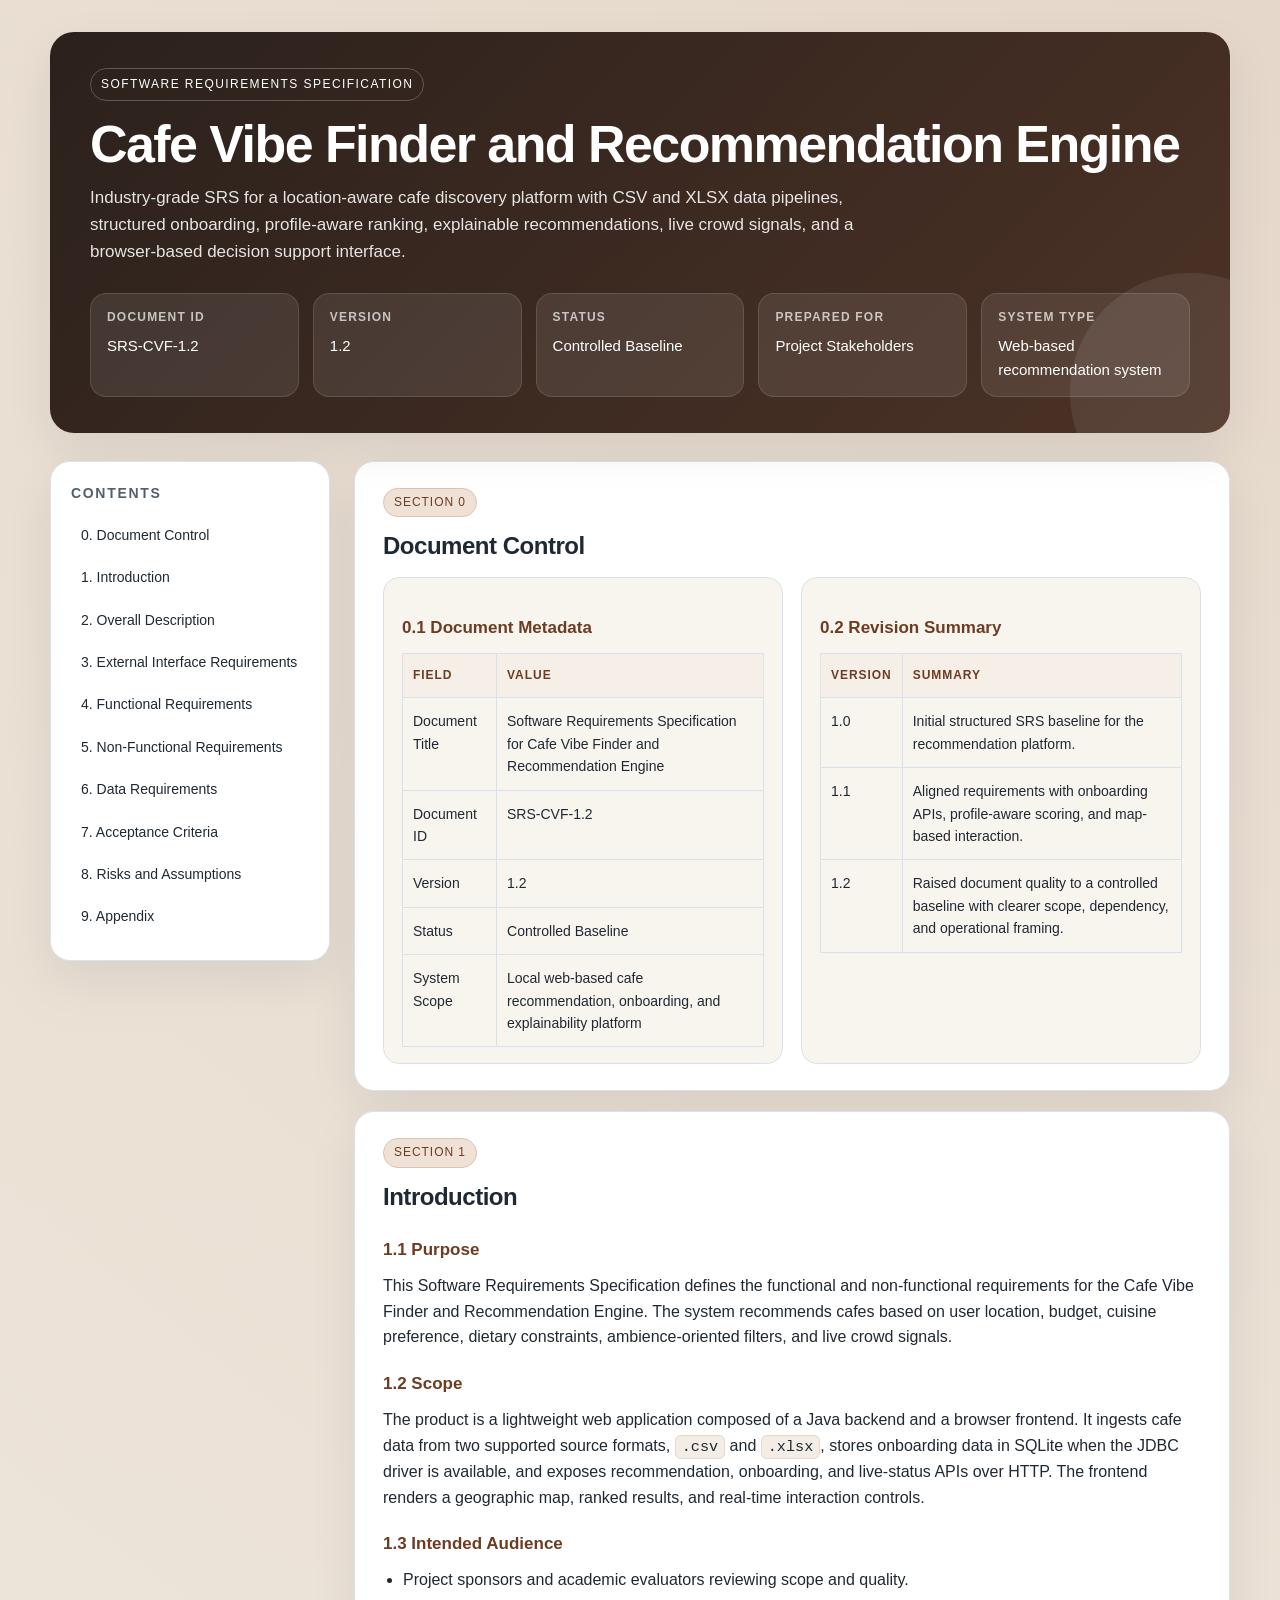
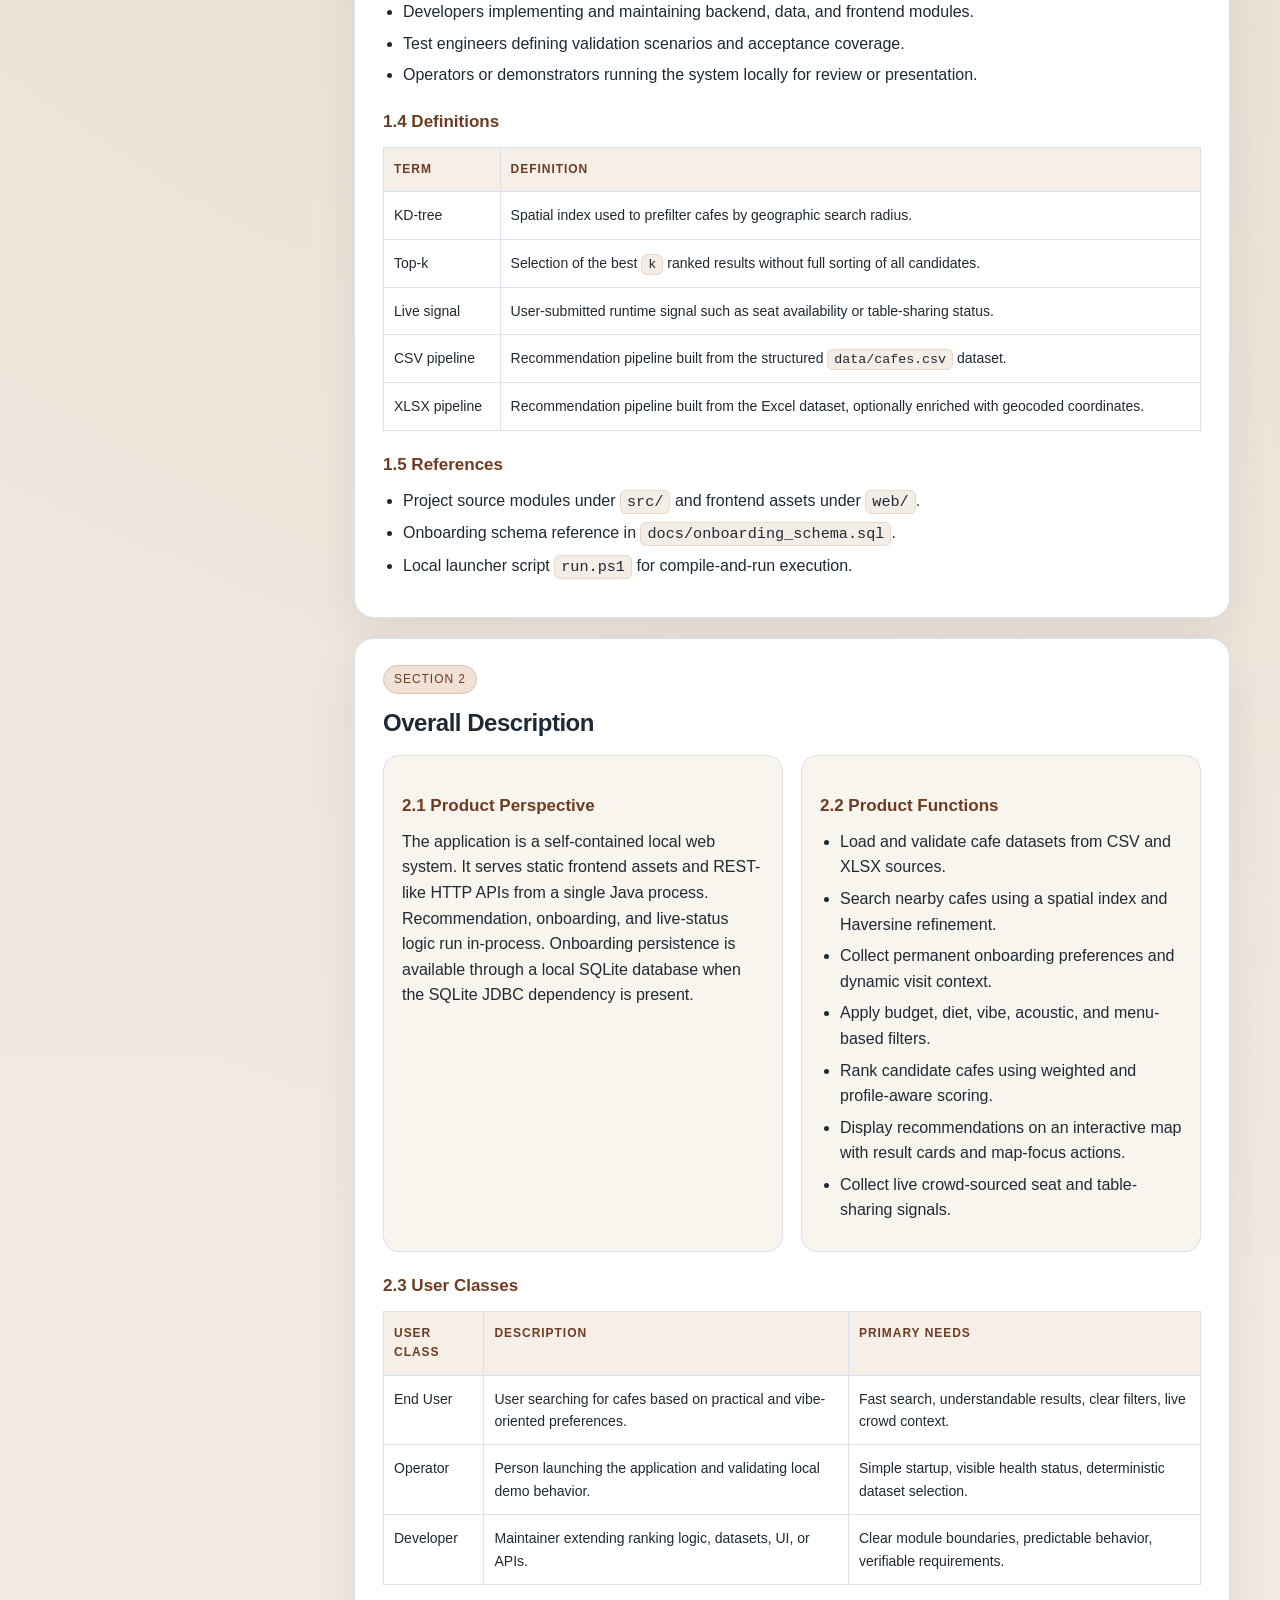
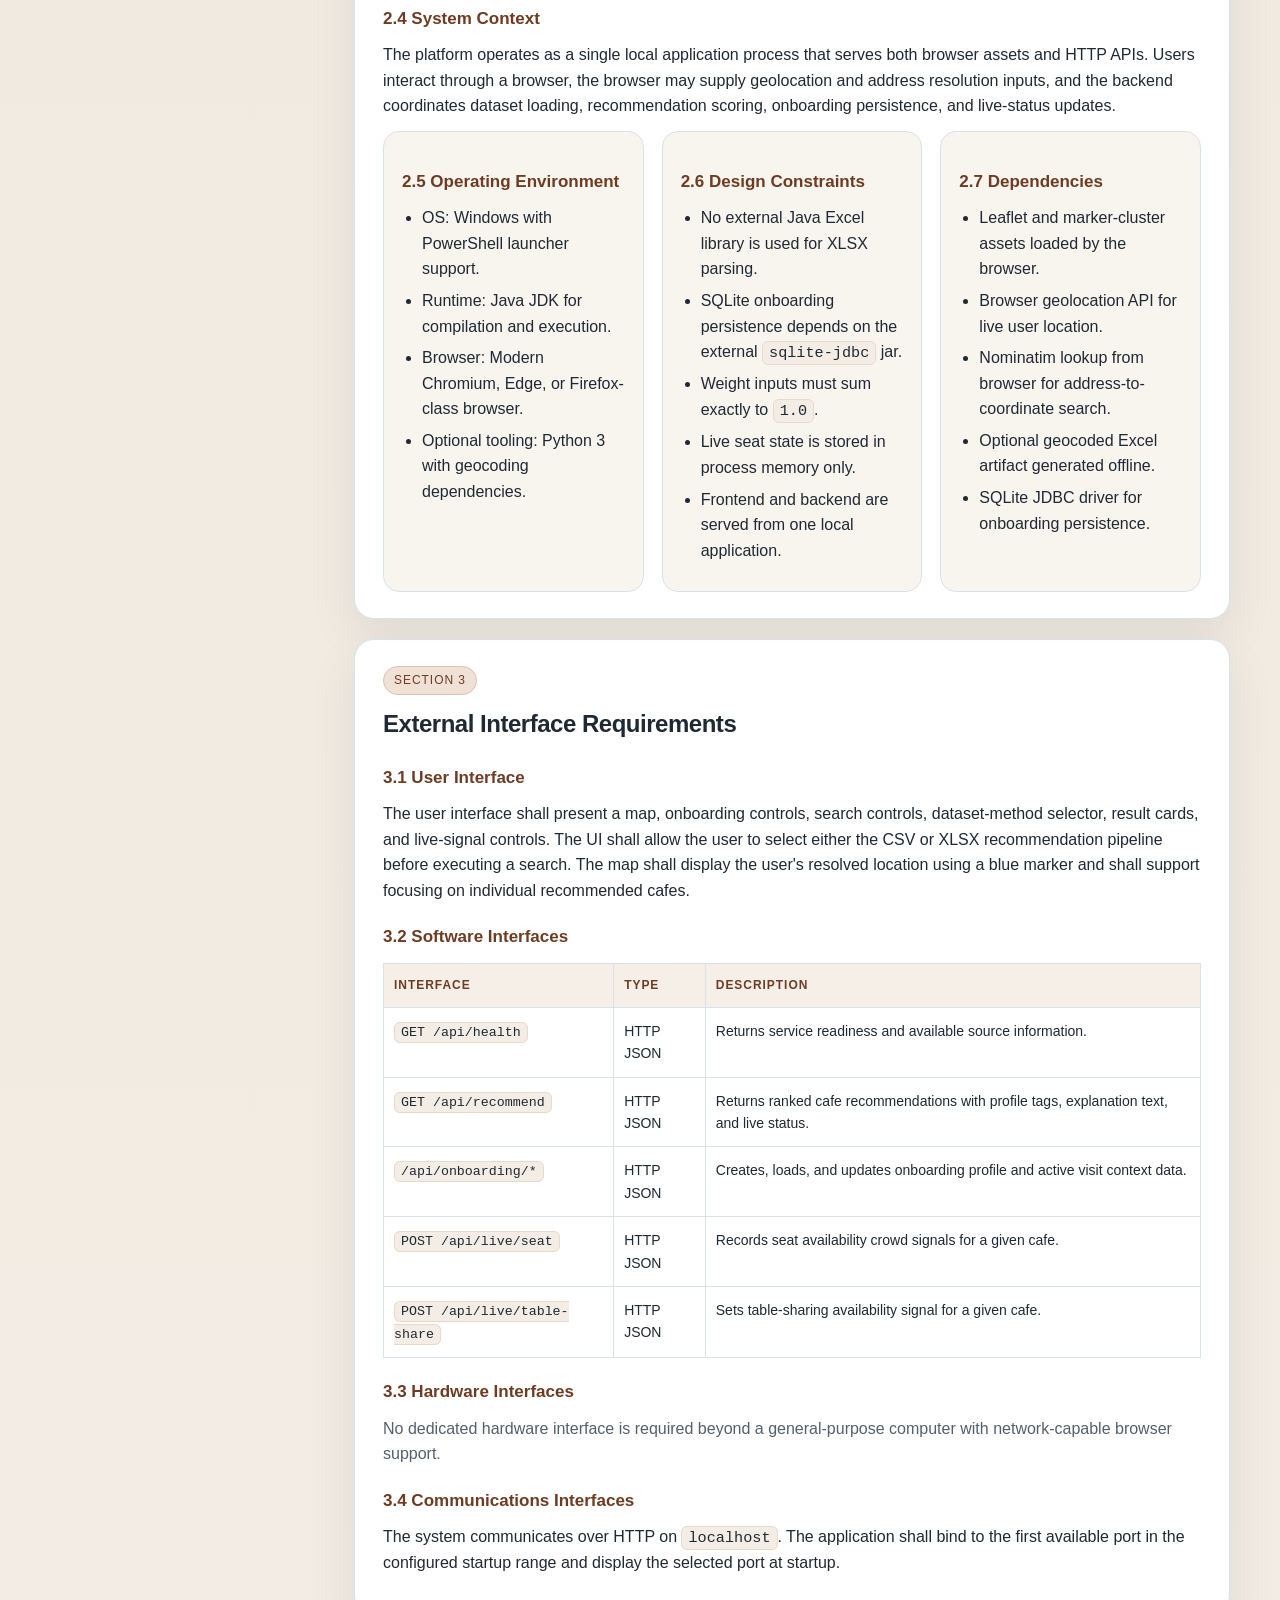
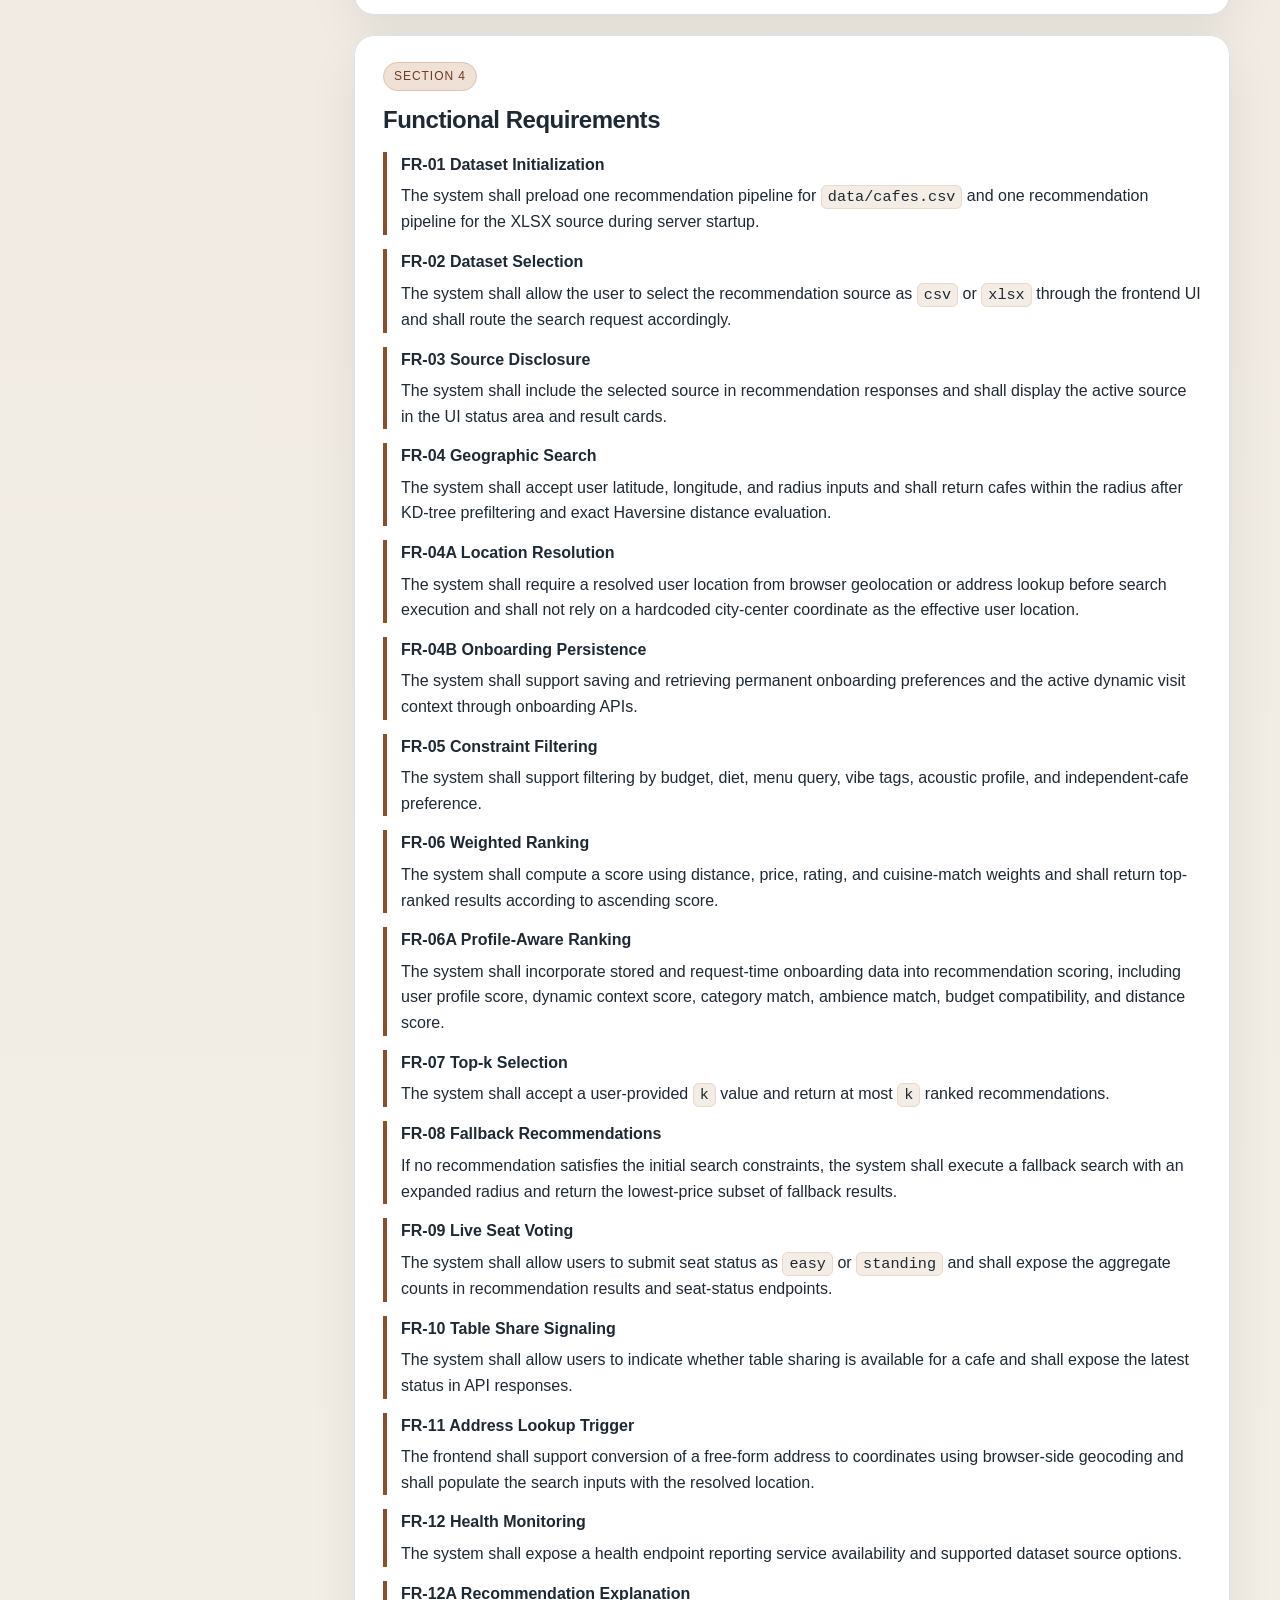
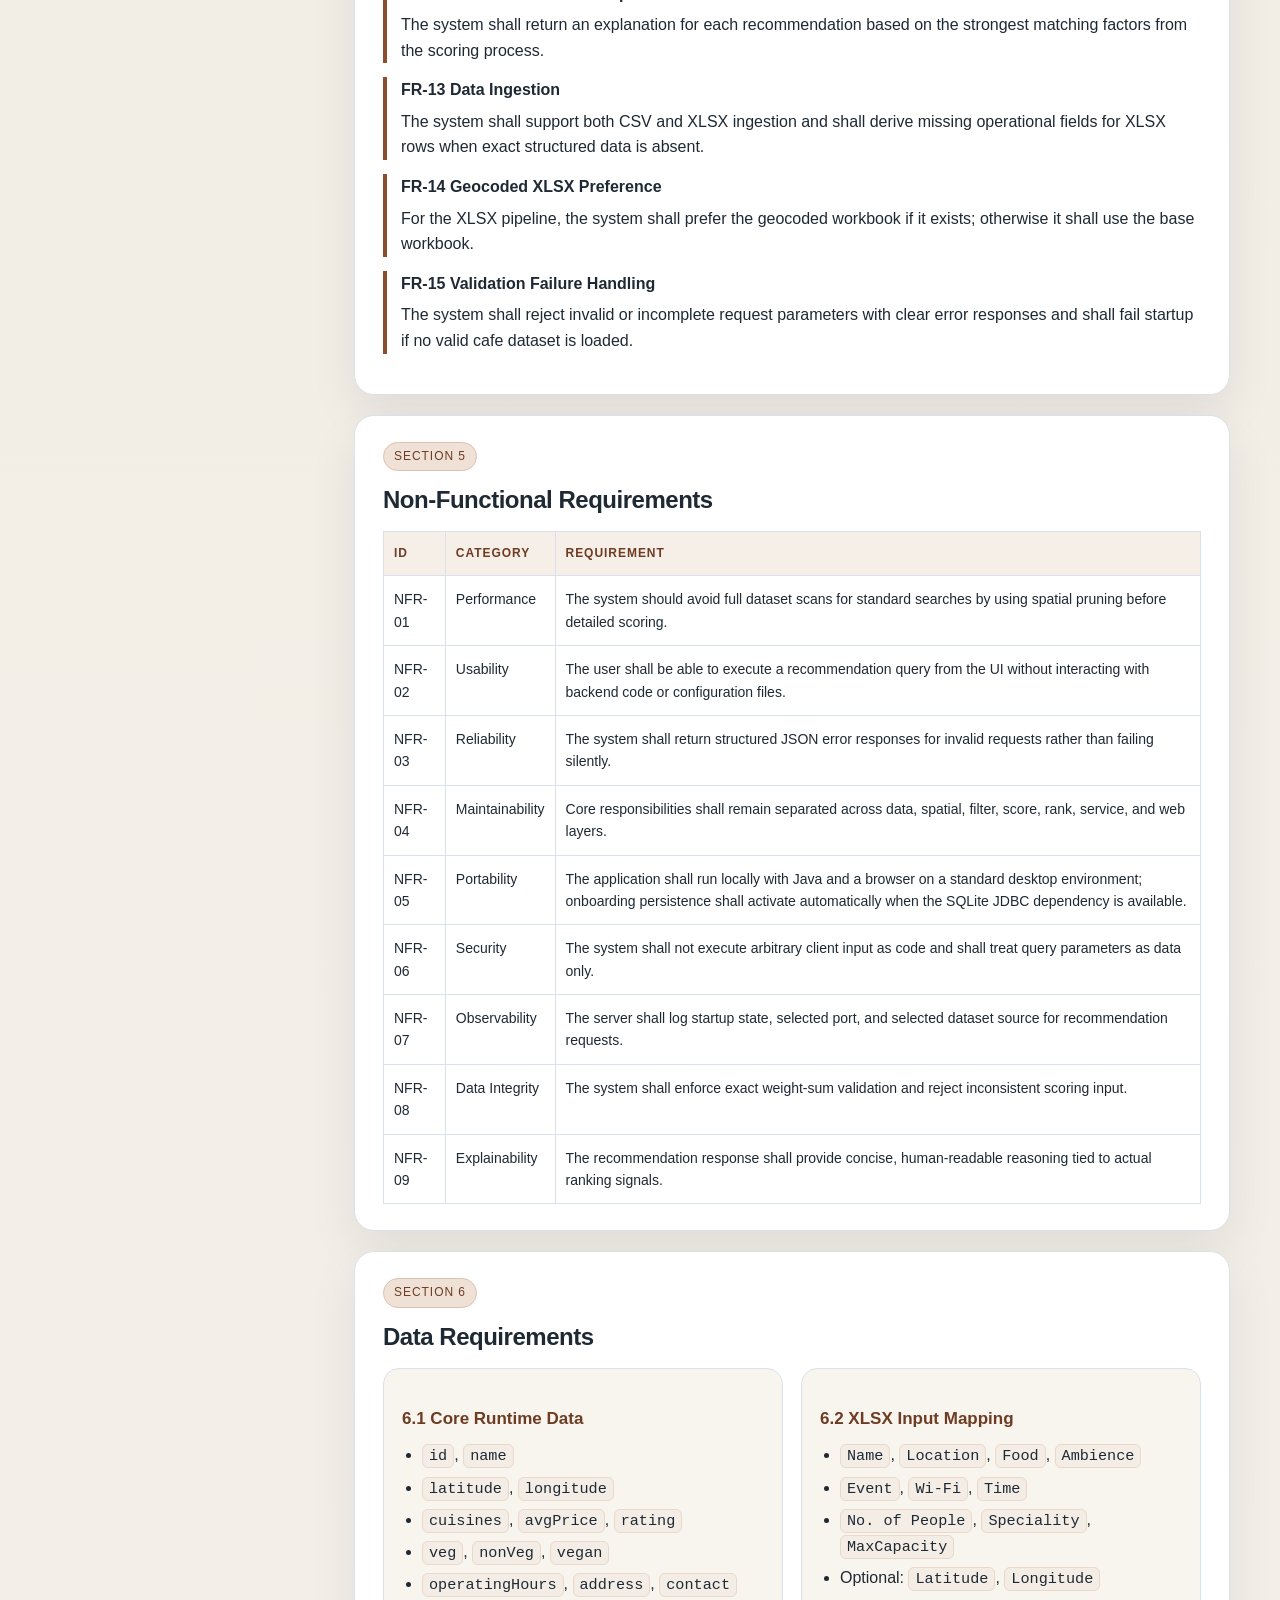
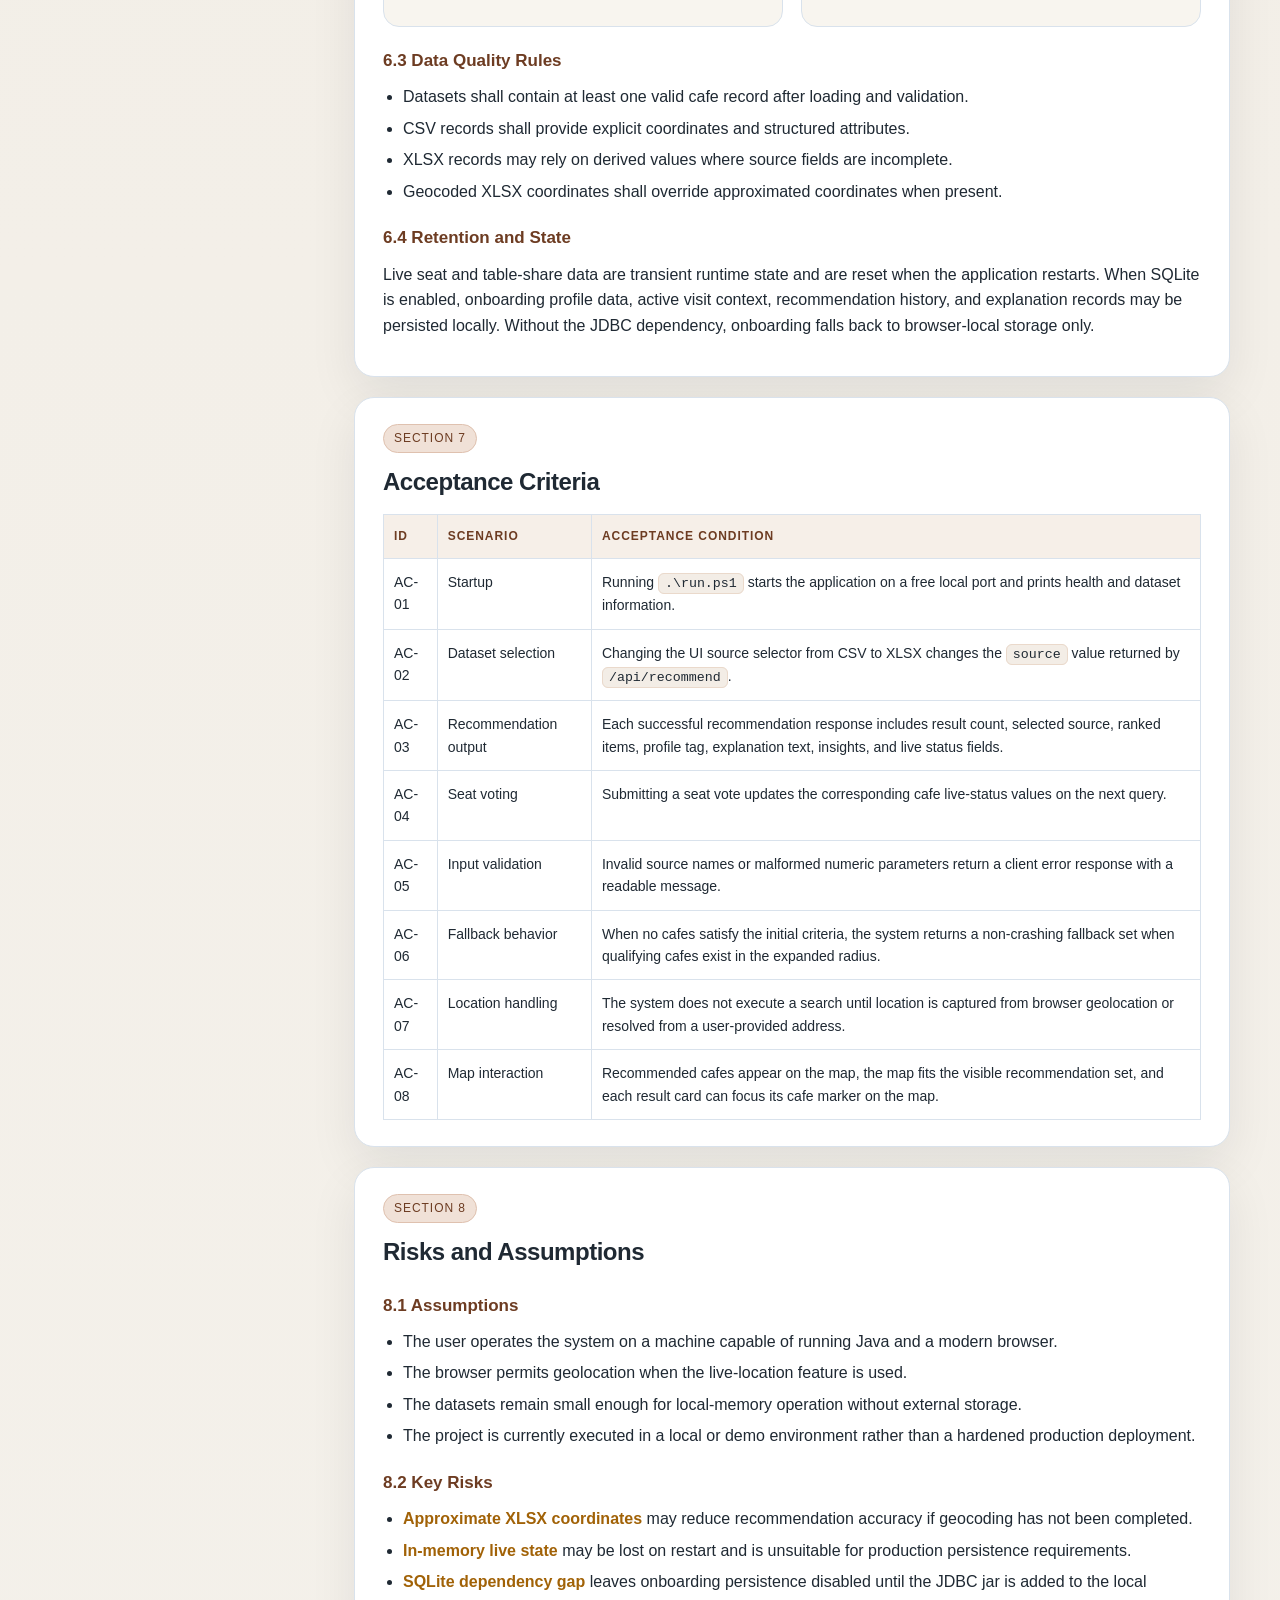
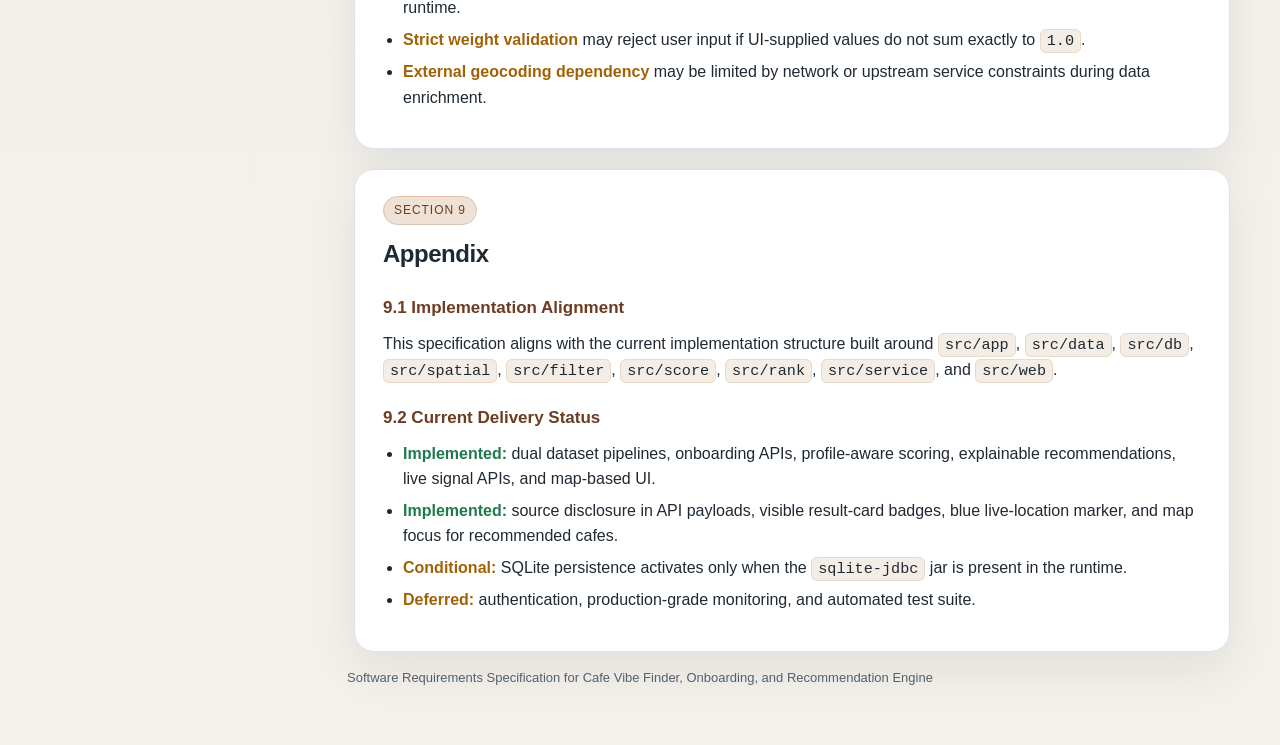
==== SRS.html @ 70e7544a "Update source files and add docs" ====
<!DOCTYPE html>
<html lang="en">
<head>
  <meta charset="UTF-8" />
  <meta name="viewport" content="width=device-width, initial-scale=1.0" />
  <title>Software Requirements Specification - Cafe Vibe Finder and Onboarding Platform</title>
  <style>
    :root {
      --bg: #f4f1eb;
      --surface: #ffffff;
      --surface-alt: #f8f5ef;
      --ink: #1f2933;
      --muted: #52606d;
      --line: #d9e2ec;
      --accent: #8c4f2d;
      --accent-dark: #6d3c22;
      --ok: #1f7a4d;
      --warn: #a16207;
      --shadow: 0 18px 48px rgba(15, 23, 42, 0.08);
    }

    * {
      box-sizing: border-box;
    }

    body {
      margin: 0;
      font-family: "Segoe UI", Tahoma, Geneva, Verdana, sans-serif;
      background:
        radial-gradient(circle at top right, rgba(140, 79, 45, 0.10), transparent 28%),
        linear-gradient(180deg, #efe7dc 0%, var(--bg) 100%);
      color: var(--ink);
      line-height: 1.6;
    }

    .page {
      width: min(1180px, calc(100% - 40px));
      margin: 32px auto 56px;
    }

    .hero {
      background: linear-gradient(135deg, #2b211c 0%, #4c3226 100%);
      color: #fff;
      border-radius: 24px;
      padding: 36px 40px;
      box-shadow: var(--shadow);
      position: relative;
      overflow: hidden;
    }

    .hero::after {
      content: "";
      position: absolute;
      inset: auto -80px -80px auto;
      width: 240px;
      height: 240px;
      border-radius: 50%;
      background: rgba(255, 255, 255, 0.08);
    }

    .kicker {
      display: inline-block;
      padding: 6px 10px;
      border: 1px solid rgba(255, 255, 255, 0.24);
      border-radius: 999px;
      font-size: 12px;
      letter-spacing: 0.12em;
      text-transform: uppercase;
    }

    h1 {
      margin: 16px 0 12px;
      font-size: clamp(34px, 5vw, 52px);
      line-height: 1.05;
      letter-spacing: -0.03em;
    }

    .subtitle {
      max-width: 780px;
      margin: 0;
      color: rgba(255, 255, 255, 0.88);
      font-size: 17px;
    }

    .meta-grid {
      display: grid;
      grid-template-columns: repeat(auto-fit, minmax(160px, 1fr));
      gap: 14px;
      margin-top: 28px;
    }

    .meta-card {
      background: rgba(255, 255, 255, 0.09);
      border: 1px solid rgba(255, 255, 255, 0.12);
      border-radius: 16px;
      padding: 14px 16px;
    }

    .meta-card strong,
    .meta-card span {
      display: block;
    }

    .meta-card strong {
      font-size: 12px;
      letter-spacing: 0.1em;
      text-transform: uppercase;
      color: rgba(255, 255, 255, 0.7);
      margin-bottom: 6px;
    }

    .meta-card span {
      font-size: 15px;
      color: #fff;
    }

    .layout {
      display: grid;
      grid-template-columns: 280px minmax(0, 1fr);
      gap: 24px;
      margin-top: 28px;
      align-items: start;
    }

    .toc,
    .content section,
    .content article {
      background: var(--surface);
      border: 1px solid var(--line);
      border-radius: 20px;
      box-shadow: var(--shadow);
    }

    .toc {
      position: sticky;
      top: 24px;
      padding: 20px;
    }

    .toc h2 {
      margin: 0 0 12px;
      font-size: 14px;
      letter-spacing: 0.12em;
      text-transform: uppercase;
      color: var(--muted);
    }

    .toc a {
      display: block;
      color: var(--ink);
      text-decoration: none;
      padding: 8px 10px;
      border-radius: 10px;
      margin-bottom: 4px;
      font-size: 14px;
    }

    .toc a:hover {
      background: var(--surface-alt);
      color: var(--accent-dark);
    }

    .content {
      display: grid;
      gap: 20px;
    }

    section,
    article {
      padding: 26px 28px;
    }

    h2 {
      margin: 0 0 12px;
      font-size: 24px;
      letter-spacing: -0.02em;
    }

    h3 {
      margin: 20px 0 10px;
      font-size: 17px;
      color: var(--accent-dark);
    }

    p {
      margin: 0 0 12px;
      color: var(--ink);
    }

    .muted {
      color: var(--muted);
    }

    .grid-2 {
      display: grid;
      grid-template-columns: repeat(2, minmax(0, 1fr));
      gap: 18px;
    }

    .grid-3 {
      display: grid;
      grid-template-columns: repeat(3, minmax(0, 1fr));
      gap: 18px;
    }

    .panel {
      background: var(--surface-alt);
      border: 1px solid var(--line);
      border-radius: 16px;
      padding: 16px 18px;
    }

    .badge {
      display: inline-block;
      font-size: 12px;
      letter-spacing: 0.08em;
      text-transform: uppercase;
      color: var(--accent-dark);
      background: #f0e1d7;
      border: 1px solid #dfc1af;
      border-radius: 999px;
      padding: 4px 10px;
      margin-bottom: 10px;
    }

    ul,
    ol {
      margin: 8px 0 12px 20px;
      padding: 0;
    }

    li {
      margin: 6px 0;
    }

    table {
      width: 100%;
      border-collapse: collapse;
      margin-top: 12px;
      font-size: 14px;
    }

    th,
    td {
      border: 1px solid var(--line);
      padding: 12px 10px;
      vertical-align: top;
      text-align: left;
    }

    th {
      background: #f6efe8;
      color: var(--accent-dark);
      font-size: 12px;
      letter-spacing: 0.08em;
      text-transform: uppercase;
    }

    code {
      background: #f3ede6;
      border: 1px solid #ead9cb;
      padding: 2px 6px;
      border-radius: 6px;
      font-family: Consolas, "Courier New", monospace;
      font-size: 0.95em;
    }

    .req {
      border-left: 4px solid var(--accent);
      padding-left: 14px;
      margin-bottom: 14px;
    }

    .req strong {
      display: inline-block;
      margin-bottom: 6px;
    }

    .status-ok {
      color: var(--ok);
      font-weight: 600;
    }

    .status-warn {
      color: var(--warn);
      font-weight: 600;
    }

    footer {
      color: var(--muted);
      font-size: 13px;
      text-align: center;
      margin-top: 16px;
    }

    @media (max-width: 980px) {
      .layout {
        grid-template-columns: 1fr;
      }

      .toc {
        position: static;
      }

      .grid-2,
      .grid-3 {
        grid-template-columns: 1fr;
      }
    }
  </style>
</head>
<body>
  <div class="page">
    <header class="hero">
      <span class="kicker">Software Requirements Specification</span>
      <h1>Cafe Vibe Finder and Recommendation Engine</h1>
      <p class="subtitle">
        Industry-grade SRS for a location-aware cafe discovery platform with CSV and XLSX data pipelines,
        structured onboarding, profile-aware ranking, explainable recommendations, live crowd signals,
        and a browser-based decision support interface.
      </p>
      <div class="meta-grid">
        <div class="meta-card">
          <strong>Document ID</strong>
          <span>SRS-CVF-1.2</span>
        </div>
        <div class="meta-card">
          <strong>Version</strong>
          <span>1.2</span>
        </div>
        <div class="meta-card">
          <strong>Status</strong>
          <span>Controlled Baseline</span>
        </div>
        <div class="meta-card">
          <strong>Prepared For</strong>
          <span>Project Stakeholders</span>
        </div>
        <div class="meta-card">
          <strong>System Type</strong>
          <span>Web-based recommendation system</span>
        </div>
      </div>
    </header>

    <div class="layout">
      <nav class="toc">
        <h2>Contents</h2>
        <a href="#control">0. Document Control</a>
        <a href="#intro">1. Introduction</a>
        <a href="#overview">2. Overall Description</a>
        <a href="#interfaces">3. External Interface Requirements</a>
        <a href="#functional">4. Functional Requirements</a>
        <a href="#nonfunctional">5. Non-Functional Requirements</a>
        <a href="#data">6. Data Requirements</a>
        <a href="#acceptance">7. Acceptance Criteria</a>
        <a href="#risks">8. Risks and Assumptions</a>
        <a href="#appendix">9. Appendix</a>
      </nav>

      <main class="content">
        <section id="control">
          <span class="badge">Section 0</span>
          <h2>Document Control</h2>
          <div class="grid-2">
            <div class="panel">
              <h3>0.1 Document Metadata</h3>
              <table>
                <thead>
                  <tr>
                    <th>Field</th>
                    <th>Value</th>
                  </tr>
                </thead>
                <tbody>
                  <tr>
                    <td>Document Title</td>
                    <td>Software Requirements Specification for Cafe Vibe Finder and Recommendation Engine</td>
                  </tr>
                  <tr>
                    <td>Document ID</td>
                    <td>SRS-CVF-1.2</td>
                  </tr>
                  <tr>
                    <td>Version</td>
                    <td>1.2</td>
                  </tr>
                  <tr>
                    <td>Status</td>
                    <td>Controlled Baseline</td>
                  </tr>
                  <tr>
                    <td>System Scope</td>
                    <td>Local web-based cafe recommendation, onboarding, and explainability platform</td>
                  </tr>
                </tbody>
              </table>
            </div>
            <div class="panel">
              <h3>0.2 Revision Summary</h3>
              <table>
                <thead>
                  <tr>
                    <th>Version</th>
                    <th>Summary</th>
                  </tr>
                </thead>
                <tbody>
                  <tr>
                    <td>1.0</td>
                    <td>Initial structured SRS baseline for the recommendation platform.</td>
                  </tr>
                  <tr>
                    <td>1.1</td>
                    <td>Aligned requirements with onboarding APIs, profile-aware scoring, and map-based interaction.</td>
                  </tr>
                  <tr>
                    <td>1.2</td>
                    <td>Raised document quality to a controlled baseline with clearer scope, dependency, and operational framing.</td>
                  </tr>
                </tbody>
              </table>
            </div>
          </div>
        </section>

        <section id="intro">
          <span class="badge">Section 1</span>
          <h2>Introduction</h2>
          <h3>1.1 Purpose</h3>
          <p>
            This Software Requirements Specification defines the functional and non-functional requirements for
            the Cafe Vibe Finder and Recommendation Engine. The system recommends cafes based on user location,
            budget, cuisine preference, dietary constraints, ambience-oriented filters, and live crowd signals.
          </p>
          <h3>1.2 Scope</h3>
          <p>
            The product is a lightweight web application composed of a Java backend and a browser frontend. It
            ingests cafe data from two supported source formats, <code>.csv</code> and <code>.xlsx</code>, stores
            onboarding data in SQLite when the JDBC driver is available, and exposes recommendation, onboarding,
            and live-status APIs over HTTP. The frontend renders a geographic map, ranked results, and real-time
            interaction controls.
          </p>
          <h3>1.3 Intended Audience</h3>
          <ul>
            <li>Project sponsors and academic evaluators reviewing scope and quality.</li>
            <li>Developers implementing and maintaining backend, data, and frontend modules.</li>
            <li>Test engineers defining validation scenarios and acceptance coverage.</li>
            <li>Operators or demonstrators running the system locally for review or presentation.</li>
          </ul>
          <h3>1.4 Definitions</h3>
          <table>
            <thead>
              <tr>
                <th>Term</th>
                <th>Definition</th>
              </tr>
            </thead>
            <tbody>
              <tr>
                <td>KD-tree</td>
                <td>Spatial index used to prefilter cafes by geographic search radius.</td>
              </tr>
              <tr>
                <td>Top-k</td>
                <td>Selection of the best <code>k</code> ranked results without full sorting of all candidates.</td>
              </tr>
              <tr>
                <td>Live signal</td>
                <td>User-submitted runtime signal such as seat availability or table-sharing status.</td>
              </tr>
              <tr>
                <td>CSV pipeline</td>
                <td>Recommendation pipeline built from the structured <code>data/cafes.csv</code> dataset.</td>
              </tr>
              <tr>
                <td>XLSX pipeline</td>
                <td>Recommendation pipeline built from the Excel dataset, optionally enriched with geocoded coordinates.</td>
              </tr>
            </tbody>
          </table>
          <h3>1.5 References</h3>
          <ul>
            <li>Project source modules under <code>src/</code> and frontend assets under <code>web/</code>.</li>
            <li>Onboarding schema reference in <code>docs/onboarding_schema.sql</code>.</li>
            <li>Local launcher script <code>run.ps1</code> for compile-and-run execution.</li>
          </ul>
        </section>

        <section id="overview">
          <span class="badge">Section 2</span>
          <h2>Overall Description</h2>
          <div class="grid-2">
            <div class="panel">
              <h3>2.1 Product Perspective</h3>
              <p>
                The application is a self-contained local web system. It serves static frontend assets and REST-like
                HTTP APIs from a single Java process. Recommendation, onboarding, and live-status logic run in-process.
                Onboarding persistence is available through a local SQLite database when the SQLite JDBC dependency is present.
              </p>
            </div>
            <div class="panel">
              <h3>2.2 Product Functions</h3>
              <ul>
                <li>Load and validate cafe datasets from CSV and XLSX sources.</li>
                <li>Search nearby cafes using a spatial index and Haversine refinement.</li>
                <li>Collect permanent onboarding preferences and dynamic visit context.</li>
                <li>Apply budget, diet, vibe, acoustic, and menu-based filters.</li>
                <li>Rank candidate cafes using weighted and profile-aware scoring.</li>
                <li>Display recommendations on an interactive map with result cards and map-focus actions.</li>
                <li>Collect live crowd-sourced seat and table-sharing signals.</li>
              </ul>
            </div>
          </div>

          <h3>2.3 User Classes</h3>
          <table>
            <thead>
              <tr>
                <th>User Class</th>
                <th>Description</th>
                <th>Primary Needs</th>
              </tr>
            </thead>
            <tbody>
              <tr>
                <td>End User</td>
                <td>User searching for cafes based on practical and vibe-oriented preferences.</td>
                <td>Fast search, understandable results, clear filters, live crowd context.</td>
              </tr>
              <tr>
                <td>Operator</td>
                <td>Person launching the application and validating local demo behavior.</td>
                <td>Simple startup, visible health status, deterministic dataset selection.</td>
              </tr>
              <tr>
                <td>Developer</td>
                <td>Maintainer extending ranking logic, datasets, UI, or APIs.</td>
                <td>Clear module boundaries, predictable behavior, verifiable requirements.</td>
              </tr>
            </tbody>
          </table>

          <h3>2.4 System Context</h3>
          <p>
            The platform operates as a single local application process that serves both browser assets and HTTP APIs.
            Users interact through a browser, the browser may supply geolocation and address resolution inputs, and the
            backend coordinates dataset loading, recommendation scoring, onboarding persistence, and live-status updates.
          </p>

          <div class="grid-3">
            <div class="panel">
              <h3>2.5 Operating Environment</h3>
              <ul>
                <li>OS: Windows with PowerShell launcher support.</li>
                <li>Runtime: Java JDK for compilation and execution.</li>
                <li>Browser: Modern Chromium, Edge, or Firefox-class browser.</li>
                <li>Optional tooling: Python 3 with geocoding dependencies.</li>
              </ul>
            </div>
            <div class="panel">
              <h3>2.6 Design Constraints</h3>
              <ul>
                <li>No external Java Excel library is used for XLSX parsing.</li>
                <li>SQLite onboarding persistence depends on the external <code>sqlite-jdbc</code> jar.</li>
                <li>Weight inputs must sum exactly to <code>1.0</code>.</li>
                <li>Live seat state is stored in process memory only.</li>
                <li>Frontend and backend are served from one local application.</li>
              </ul>
            </div>
            <div class="panel">
              <h3>2.7 Dependencies</h3>
              <ul>
                <li>Leaflet and marker-cluster assets loaded by the browser.</li>
                <li>Browser geolocation API for live user location.</li>
                <li>Nominatim lookup from browser for address-to-coordinate search.</li>
                <li>Optional geocoded Excel artifact generated offline.</li>
                <li>SQLite JDBC driver for onboarding persistence.</li>
              </ul>
            </div>
          </div>
        </section>

        <section id="interfaces">
          <span class="badge">Section 3</span>
          <h2>External Interface Requirements</h2>
          <h3>3.1 User Interface</h3>
          <p>
            The user interface shall present a map, onboarding controls, search controls, dataset-method selector,
            result cards, and live-signal controls. The UI shall allow the user to select either the CSV or XLSX
            recommendation pipeline before executing a search. The map shall display the user's resolved location
            using a blue marker and shall support focusing on individual recommended cafes.
          </p>

          <h3>3.2 Software Interfaces</h3>
          <table>
            <thead>
              <tr>
                <th>Interface</th>
                <th>Type</th>
                <th>Description</th>
              </tr>
            </thead>
            <tbody>
              <tr>
                <td><code>GET /api/health</code></td>
                <td>HTTP JSON</td>
                <td>Returns service readiness and available source information.</td>
              </tr>
              <tr>
                <td><code>GET /api/recommend</code></td>
                <td>HTTP JSON</td>
                <td>Returns ranked cafe recommendations with profile tags, explanation text, and live status.</td>
              </tr>
              <tr>
                <td><code>/api/onboarding/*</code></td>
                <td>HTTP JSON</td>
                <td>Creates, loads, and updates onboarding profile and active visit context data.</td>
              </tr>
              <tr>
                <td><code>POST /api/live/seat</code></td>
                <td>HTTP JSON</td>
                <td>Records seat availability crowd signals for a given cafe.</td>
              </tr>
              <tr>
                <td><code>POST /api/live/table-share</code></td>
                <td>HTTP JSON</td>
                <td>Sets table-sharing availability signal for a given cafe.</td>
              </tr>
            </tbody>
          </table>

          <h3>3.3 Hardware Interfaces</h3>
          <p class="muted">
            No dedicated hardware interface is required beyond a general-purpose computer with network-capable browser support.
          </p>

          <h3>3.4 Communications Interfaces</h3>
          <p>
            The system communicates over HTTP on <code>localhost</code>. The application shall bind to the first
            available port in the configured startup range and display the selected port at startup.
          </p>
        </section>

        <section id="functional">
          <span class="badge">Section 4</span>
          <h2>Functional Requirements</h2>

          <div class="req">
            <strong>FR-01 Dataset Initialization</strong>
            <p>The system shall preload one recommendation pipeline for <code>data/cafes.csv</code> and one recommendation pipeline for the XLSX source during server startup.</p>
          </div>

          <div class="req">
            <strong>FR-02 Dataset Selection</strong>
            <p>The system shall allow the user to select the recommendation source as <code>csv</code> or <code>xlsx</code> through the frontend UI and shall route the search request accordingly.</p>
          </div>

          <div class="req">
            <strong>FR-03 Source Disclosure</strong>
            <p>The system shall include the selected source in recommendation responses and shall display the active source in the UI status area and result cards.</p>
          </div>

          <div class="req">
            <strong>FR-04 Geographic Search</strong>
            <p>The system shall accept user latitude, longitude, and radius inputs and shall return cafes within the radius after KD-tree prefiltering and exact Haversine distance evaluation.</p>
          </div>

          <div class="req">
            <strong>FR-04A Location Resolution</strong>
            <p>The system shall require a resolved user location from browser geolocation or address lookup before search execution and shall not rely on a hardcoded city-center coordinate as the effective user location.</p>
          </div>

          <div class="req">
            <strong>FR-04B Onboarding Persistence</strong>
            <p>The system shall support saving and retrieving permanent onboarding preferences and the active dynamic visit context through onboarding APIs.</p>
          </div>

          <div class="req">
            <strong>FR-05 Constraint Filtering</strong>
            <p>The system shall support filtering by budget, diet, menu query, vibe tags, acoustic profile, and independent-cafe preference.</p>
          </div>

          <div class="req">
            <strong>FR-06 Weighted Ranking</strong>
            <p>The system shall compute a score using distance, price, rating, and cuisine-match weights and shall return top-ranked results according to ascending score.</p>
          </div>

          <div class="req">
            <strong>FR-06A Profile-Aware Ranking</strong>
            <p>The system shall incorporate stored and request-time onboarding data into recommendation scoring, including user profile score, dynamic context score, category match, ambience match, budget compatibility, and distance score.</p>
          </div>

          <div class="req">
            <strong>FR-07 Top-k Selection</strong>
            <p>The system shall accept a user-provided <code>k</code> value and return at most <code>k</code> ranked recommendations.</p>
          </div>

          <div class="req">
            <strong>FR-08 Fallback Recommendations</strong>
            <p>If no recommendation satisfies the initial search constraints, the system shall execute a fallback search with an expanded radius and return the lowest-price subset of fallback results.</p>
          </div>

          <div class="req">
            <strong>FR-09 Live Seat Voting</strong>
            <p>The system shall allow users to submit seat status as <code>easy</code> or <code>standing</code> and shall expose the aggregate counts in recommendation results and seat-status endpoints.</p>
          </div>

          <div class="req">
            <strong>FR-10 Table Share Signaling</strong>
            <p>The system shall allow users to indicate whether table sharing is available for a cafe and shall expose the latest status in API responses.</p>
          </div>

          <div class="req">
            <strong>FR-11 Address Lookup Trigger</strong>
            <p>The frontend shall support conversion of a free-form address to coordinates using browser-side geocoding and shall populate the search inputs with the resolved location.</p>
          </div>

          <div class="req">
            <strong>FR-12 Health Monitoring</strong>
            <p>The system shall expose a health endpoint reporting service availability and supported dataset source options.</p>
          </div>

          <div class="req">
            <strong>FR-12A Recommendation Explanation</strong>
            <p>The system shall return an explanation for each recommendation based on the strongest matching factors from the scoring process.</p>
          </div>

          <div class="req">
            <strong>FR-13 Data Ingestion</strong>
            <p>The system shall support both CSV and XLSX ingestion and shall derive missing operational fields for XLSX rows when exact structured data is absent.</p>
          </div>

          <div class="req">
            <strong>FR-14 Geocoded XLSX Preference</strong>
            <p>For the XLSX pipeline, the system shall prefer the geocoded workbook if it exists; otherwise it shall use the base workbook.</p>
          </div>

          <div class="req">
            <strong>FR-15 Validation Failure Handling</strong>
            <p>The system shall reject invalid or incomplete request parameters with clear error responses and shall fail startup if no valid cafe dataset is loaded.</p>
          </div>
        </section>

        <section id="nonfunctional">
          <span class="badge">Section 5</span>
          <h2>Non-Functional Requirements</h2>
          <table>
            <thead>
              <tr>
                <th>ID</th>
                <th>Category</th>
                <th>Requirement</th>
              </tr>
            </thead>
            <tbody>
              <tr>
                <td>NFR-01</td>
                <td>Performance</td>
                <td>The system should avoid full dataset scans for standard searches by using spatial pruning before detailed scoring.</td>
              </tr>
              <tr>
                <td>NFR-02</td>
                <td>Usability</td>
                <td>The user shall be able to execute a recommendation query from the UI without interacting with backend code or configuration files.</td>
              </tr>
              <tr>
                <td>NFR-03</td>
                <td>Reliability</td>
                <td>The system shall return structured JSON error responses for invalid requests rather than failing silently.</td>
              </tr>
              <tr>
                <td>NFR-04</td>
                <td>Maintainability</td>
                <td>Core responsibilities shall remain separated across data, spatial, filter, score, rank, service, and web layers.</td>
              </tr>
              <tr>
                <td>NFR-05</td>
                <td>Portability</td>
                <td>The application shall run locally with Java and a browser on a standard desktop environment; onboarding persistence shall activate automatically when the SQLite JDBC dependency is available.</td>
              </tr>
              <tr>
                <td>NFR-06</td>
                <td>Security</td>
                <td>The system shall not execute arbitrary client input as code and shall treat query parameters as data only.</td>
              </tr>
              <tr>
                <td>NFR-07</td>
                <td>Observability</td>
                <td>The server shall log startup state, selected port, and selected dataset source for recommendation requests.</td>
              </tr>
              <tr>
                <td>NFR-08</td>
                <td>Data Integrity</td>
                <td>The system shall enforce exact weight-sum validation and reject inconsistent scoring input.</td>
              </tr>
              <tr>
                <td>NFR-09</td>
                <td>Explainability</td>
                <td>The recommendation response shall provide concise, human-readable reasoning tied to actual ranking signals.</td>
              </tr>
            </tbody>
          </table>
        </section>

        <section id="data">
          <span class="badge">Section 6</span>
          <h2>Data Requirements</h2>
          <div class="grid-2">
            <div class="panel">
              <h3>6.1 Core Runtime Data</h3>
              <ul>
                <li><code>id</code>, <code>name</code></li>
                <li><code>latitude</code>, <code>longitude</code></li>
                <li><code>cuisines</code>, <code>avgPrice</code>, <code>rating</code></li>
                <li><code>veg</code>, <code>nonVeg</code>, <code>vegan</code></li>
                <li><code>operatingHours</code>, <code>address</code>, <code>contact</code></li>
              </ul>
            </div>
            <div class="panel">
              <h3>6.2 XLSX Input Mapping</h3>
              <ul>
                <li><code>Name</code>, <code>Location</code>, <code>Food</code>, <code>Ambience</code></li>
                <li><code>Event</code>, <code>Wi-Fi</code>, <code>Time</code></li>
                <li><code>No. of People</code>, <code>Speciality</code>, <code>MaxCapacity</code></li>
                <li>Optional: <code>Latitude</code>, <code>Longitude</code></li>
              </ul>
            </div>
          </div>

          <h3>6.3 Data Quality Rules</h3>
          <ul>
            <li>Datasets shall contain at least one valid cafe record after loading and validation.</li>
            <li>CSV records shall provide explicit coordinates and structured attributes.</li>
            <li>XLSX records may rely on derived values where source fields are incomplete.</li>
            <li>Geocoded XLSX coordinates shall override approximated coordinates when present.</li>
          </ul>

          <h3>6.4 Retention and State</h3>
          <p>
            Live seat and table-share data are transient runtime state and are reset when the application restarts.
            When SQLite is enabled, onboarding profile data, active visit context, recommendation history, and
            explanation records may be persisted locally. Without the JDBC dependency, onboarding falls back to
            browser-local storage only.
          </p>
        </section>

        <section id="acceptance">
          <span class="badge">Section 7</span>
          <h2>Acceptance Criteria</h2>
          <table>
            <thead>
              <tr>
                <th>ID</th>
                <th>Scenario</th>
                <th>Acceptance Condition</th>
              </tr>
            </thead>
            <tbody>
              <tr>
                <td>AC-01</td>
                <td>Startup</td>
                <td>Running <code>.\run.ps1</code> starts the application on a free local port and prints health and dataset information.</td>
              </tr>
              <tr>
                <td>AC-02</td>
                <td>Dataset selection</td>
                <td>Changing the UI source selector from CSV to XLSX changes the <code>source</code> value returned by <code>/api/recommend</code>.</td>
              </tr>
              <tr>
                <td>AC-03</td>
                <td>Recommendation output</td>
                <td>Each successful recommendation response includes result count, selected source, ranked items, profile tag, explanation text, insights, and live status fields.</td>
              </tr>
              <tr>
                <td>AC-04</td>
                <td>Seat voting</td>
                <td>Submitting a seat vote updates the corresponding cafe live-status values on the next query.</td>
              </tr>
              <tr>
                <td>AC-05</td>
                <td>Input validation</td>
                <td>Invalid source names or malformed numeric parameters return a client error response with a readable message.</td>
              </tr>
              <tr>
                <td>AC-06</td>
                <td>Fallback behavior</td>
                <td>When no cafes satisfy the initial criteria, the system returns a non-crashing fallback set when qualifying cafes exist in the expanded radius.</td>
              </tr>
              <tr>
                <td>AC-07</td>
                <td>Location handling</td>
                <td>The system does not execute a search until location is captured from browser geolocation or resolved from a user-provided address.</td>
              </tr>
              <tr>
                <td>AC-08</td>
                <td>Map interaction</td>
                <td>Recommended cafes appear on the map, the map fits the visible recommendation set, and each result card can focus its cafe marker on the map.</td>
              </tr>
            </tbody>
          </table>
        </section>

        <article id="risks">
          <span class="badge">Section 8</span>
          <h2>Risks and Assumptions</h2>
          <h3>8.1 Assumptions</h3>
          <ul>
            <li>The user operates the system on a machine capable of running Java and a modern browser.</li>
            <li>The browser permits geolocation when the live-location feature is used.</li>
            <li>The datasets remain small enough for local-memory operation without external storage.</li>
            <li>The project is currently executed in a local or demo environment rather than a hardened production deployment.</li>
          </ul>
          <h3>8.2 Key Risks</h3>
          <ul>
            <li><span class="status-warn">Approximate XLSX coordinates</span> may reduce recommendation accuracy if geocoding has not been completed.</li>
            <li><span class="status-warn">In-memory live state</span> may be lost on restart and is unsuitable for production persistence requirements.</li>
            <li><span class="status-warn">SQLite dependency gap</span> leaves onboarding persistence disabled until the JDBC jar is added to the local runtime.</li>
            <li><span class="status-warn">Strict weight validation</span> may reject user input if UI-supplied values do not sum exactly to <code>1.0</code>.</li>
            <li><span class="status-warn">External geocoding dependency</span> may be limited by network or upstream service constraints during data enrichment.</li>
          </ul>
        </article>

        <article id="appendix">
          <span class="badge">Section 9</span>
          <h2>Appendix</h2>
          <h3>9.1 Implementation Alignment</h3>
          <p>
            This specification aligns with the current implementation structure built around
            <code>src/app</code>, <code>src/data</code>, <code>src/db</code>, <code>src/spatial</code>,
            <code>src/filter</code>, <code>src/score</code>, <code>src/rank</code>, <code>src/service</code>,
            and <code>src/web</code>.
          </p>
          <h3>9.2 Current Delivery Status</h3>
          <ul>
            <li><span class="status-ok">Implemented:</span> dual dataset pipelines, onboarding APIs, profile-aware scoring, explainable recommendations, live signal APIs, and map-based UI.</li>
            <li><span class="status-ok">Implemented:</span> source disclosure in API payloads, visible result-card badges, blue live-location marker, and map focus for recommended cafes.</li>
            <li><span class="status-warn">Conditional:</span> SQLite persistence activates only when the <code>sqlite-jdbc</code> jar is present in the runtime.</li>
            <li><span class="status-warn">Deferred:</span> authentication, production-grade monitoring, and automated test suite.</li>
          </ul>
        </article>
      </main>
    </div>

    <footer>
      Software Requirements Specification for Cafe Vibe Finder, Onboarding, and Recommendation Engine
    </footer>
  </div>
</body>
</html>
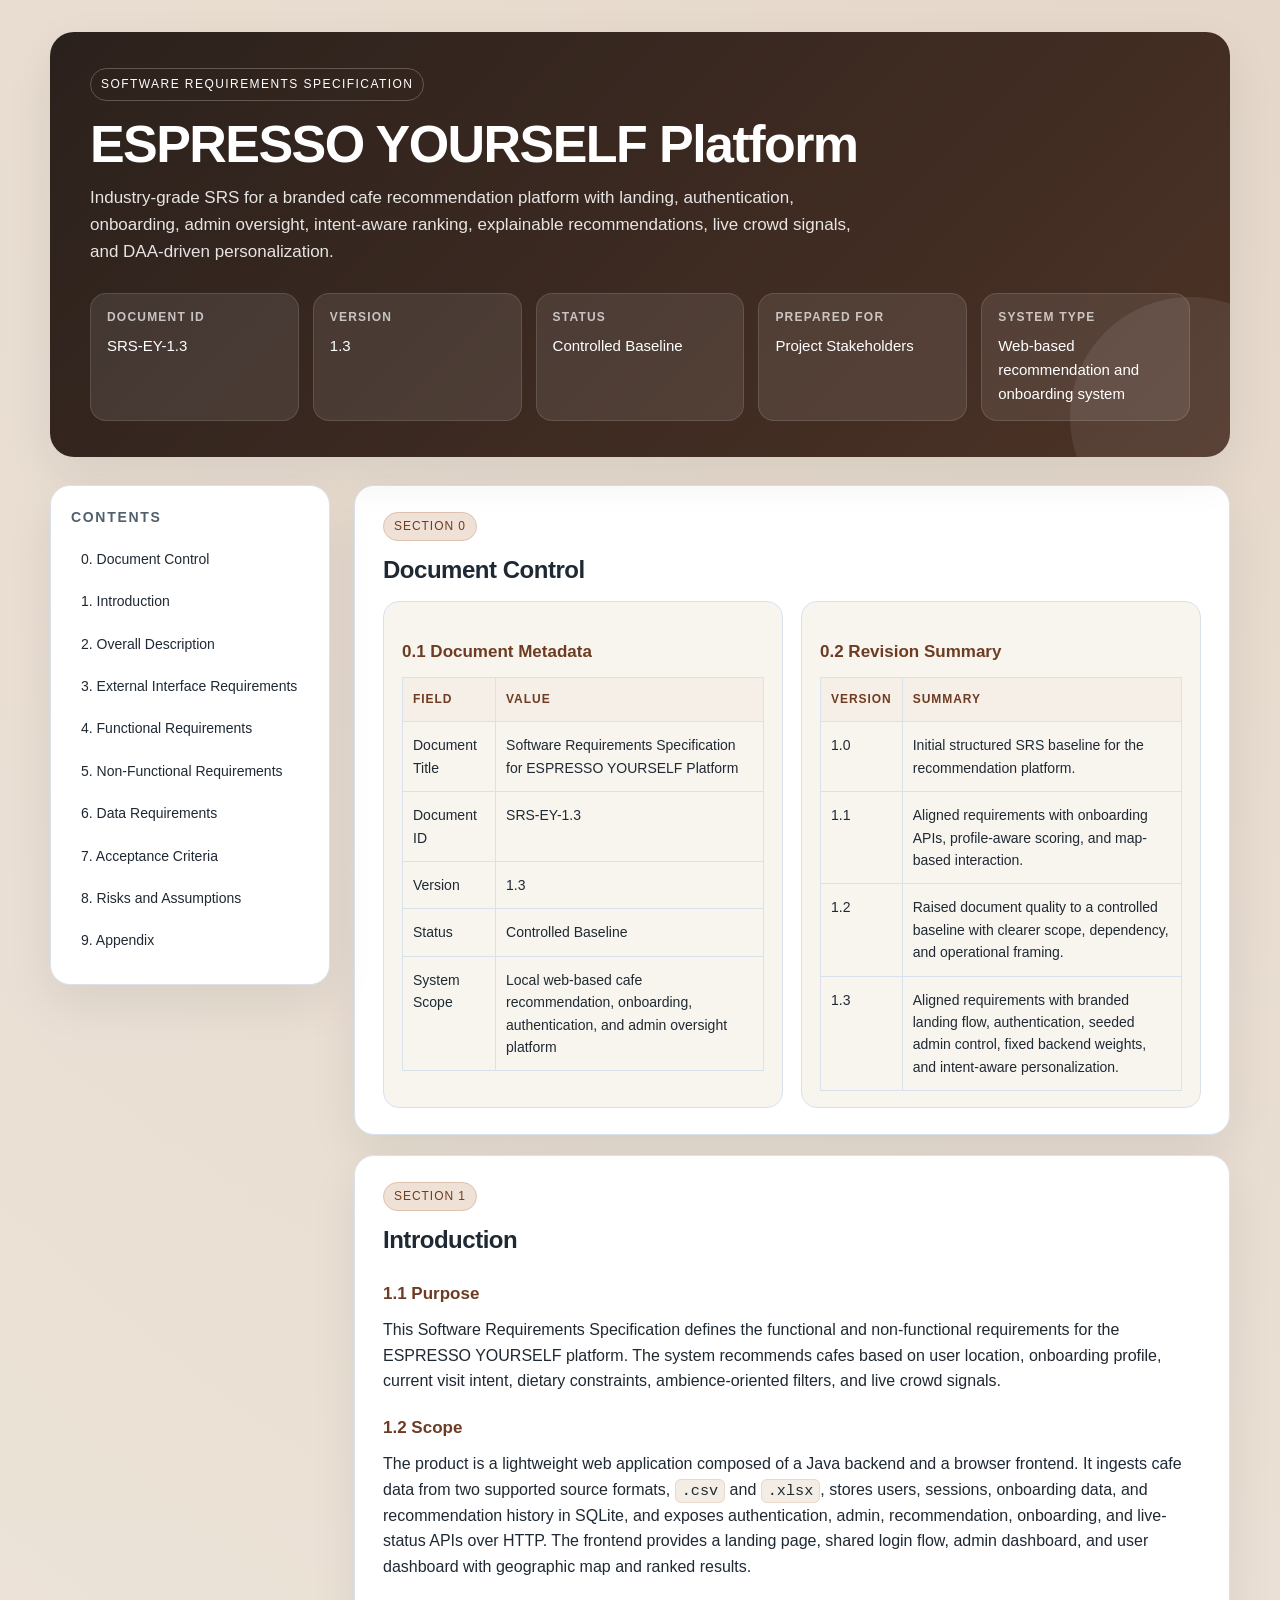
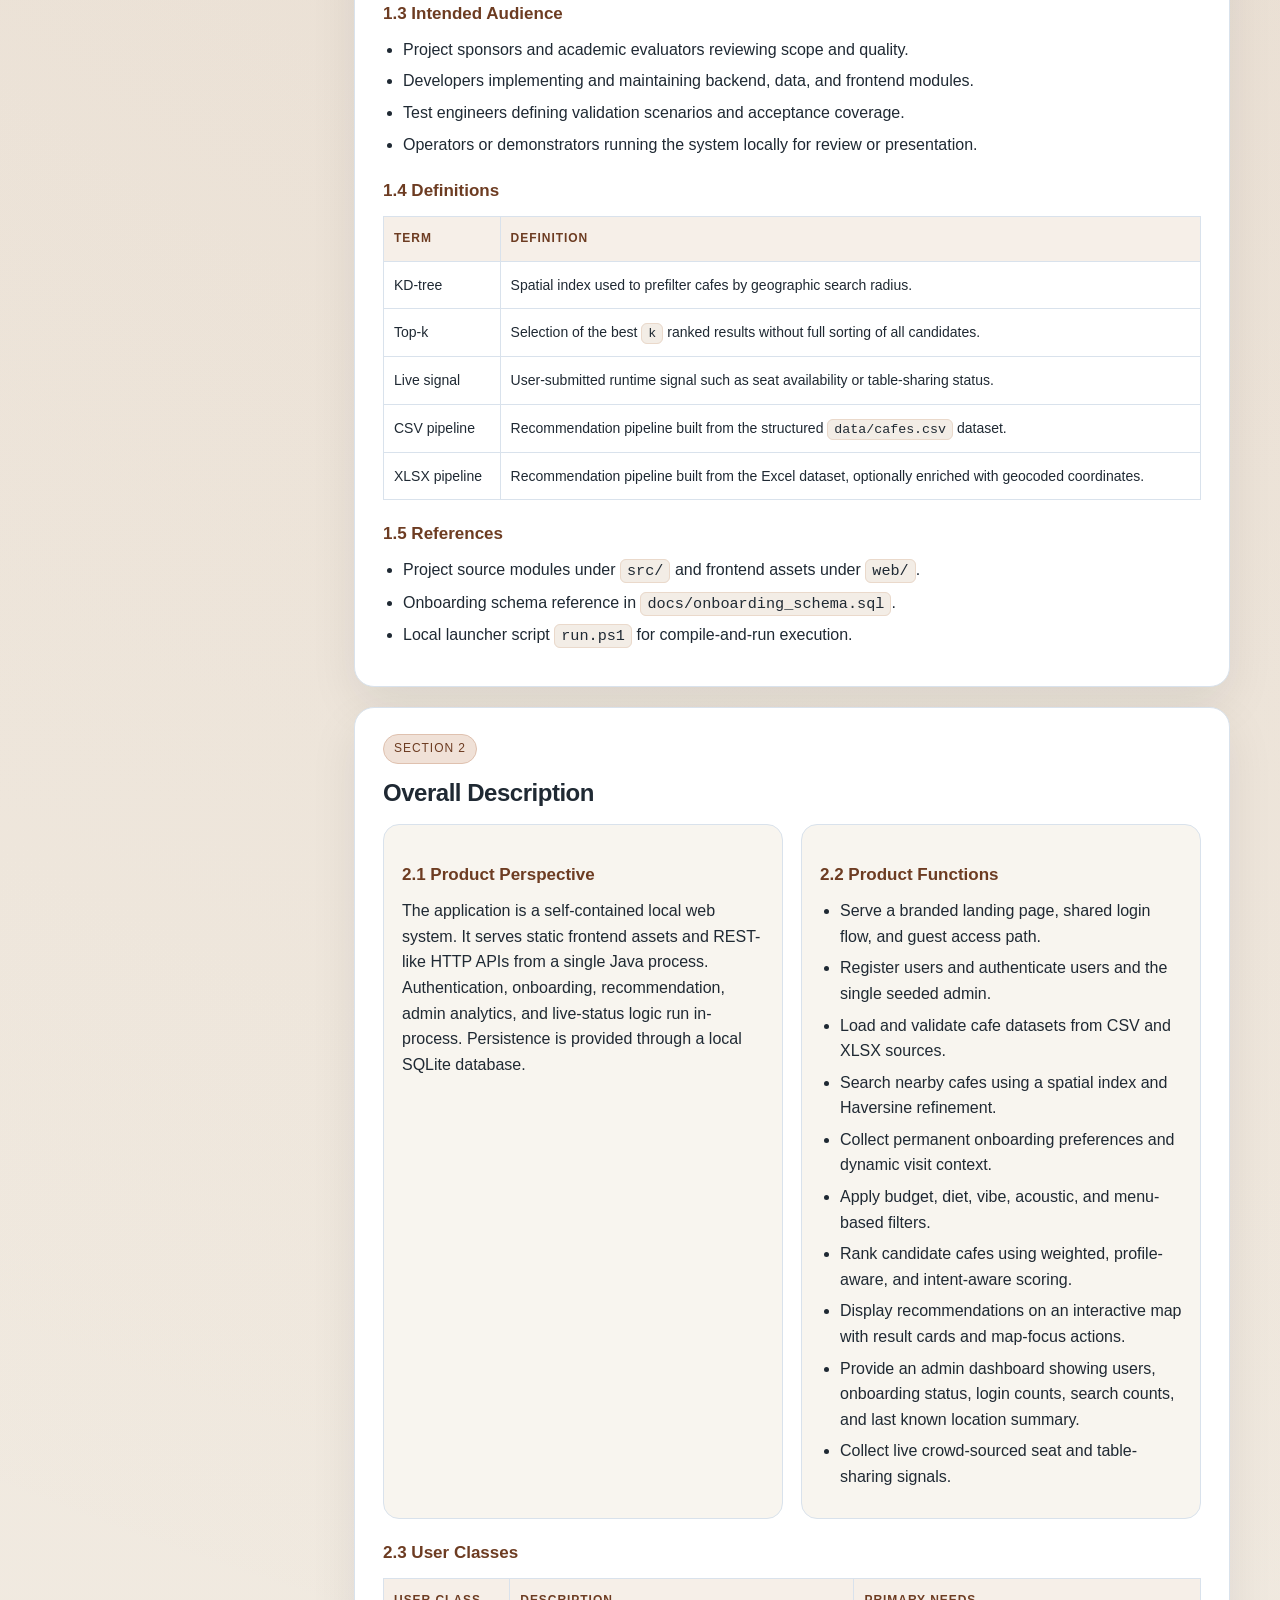
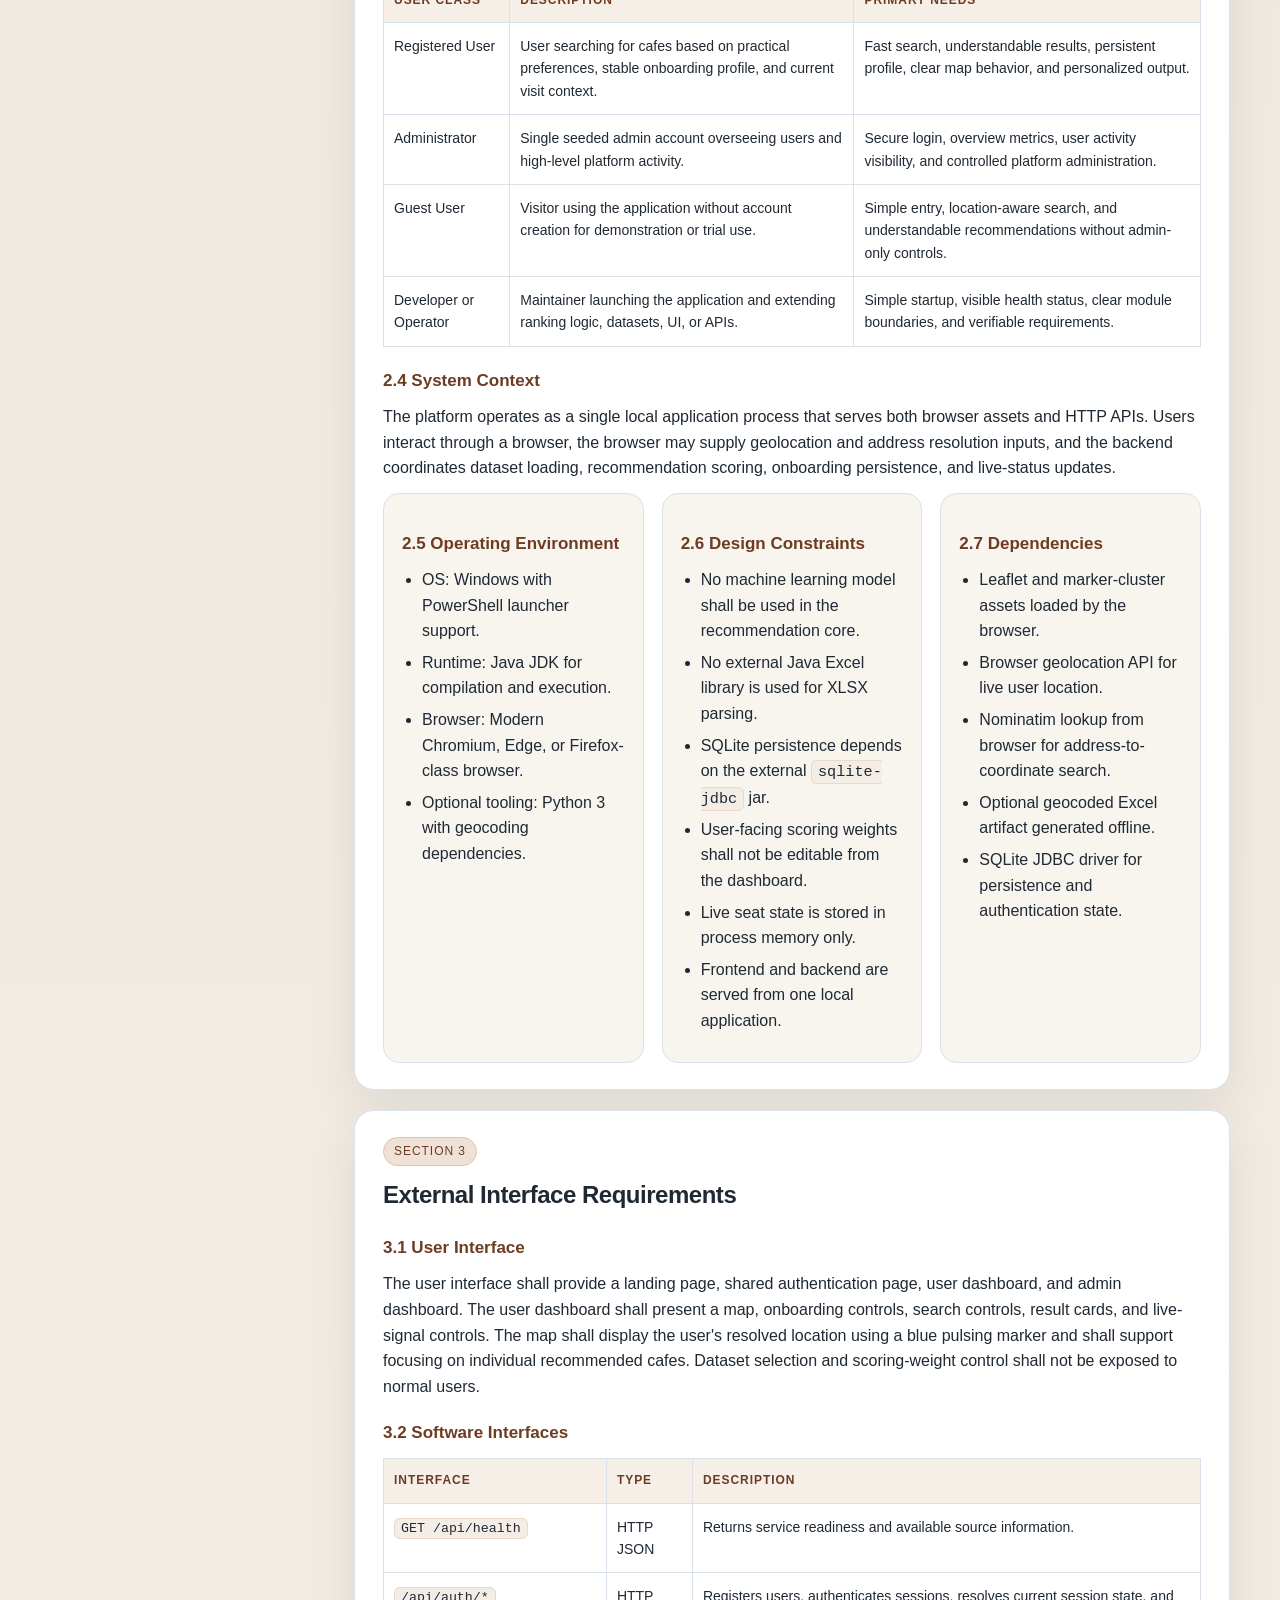
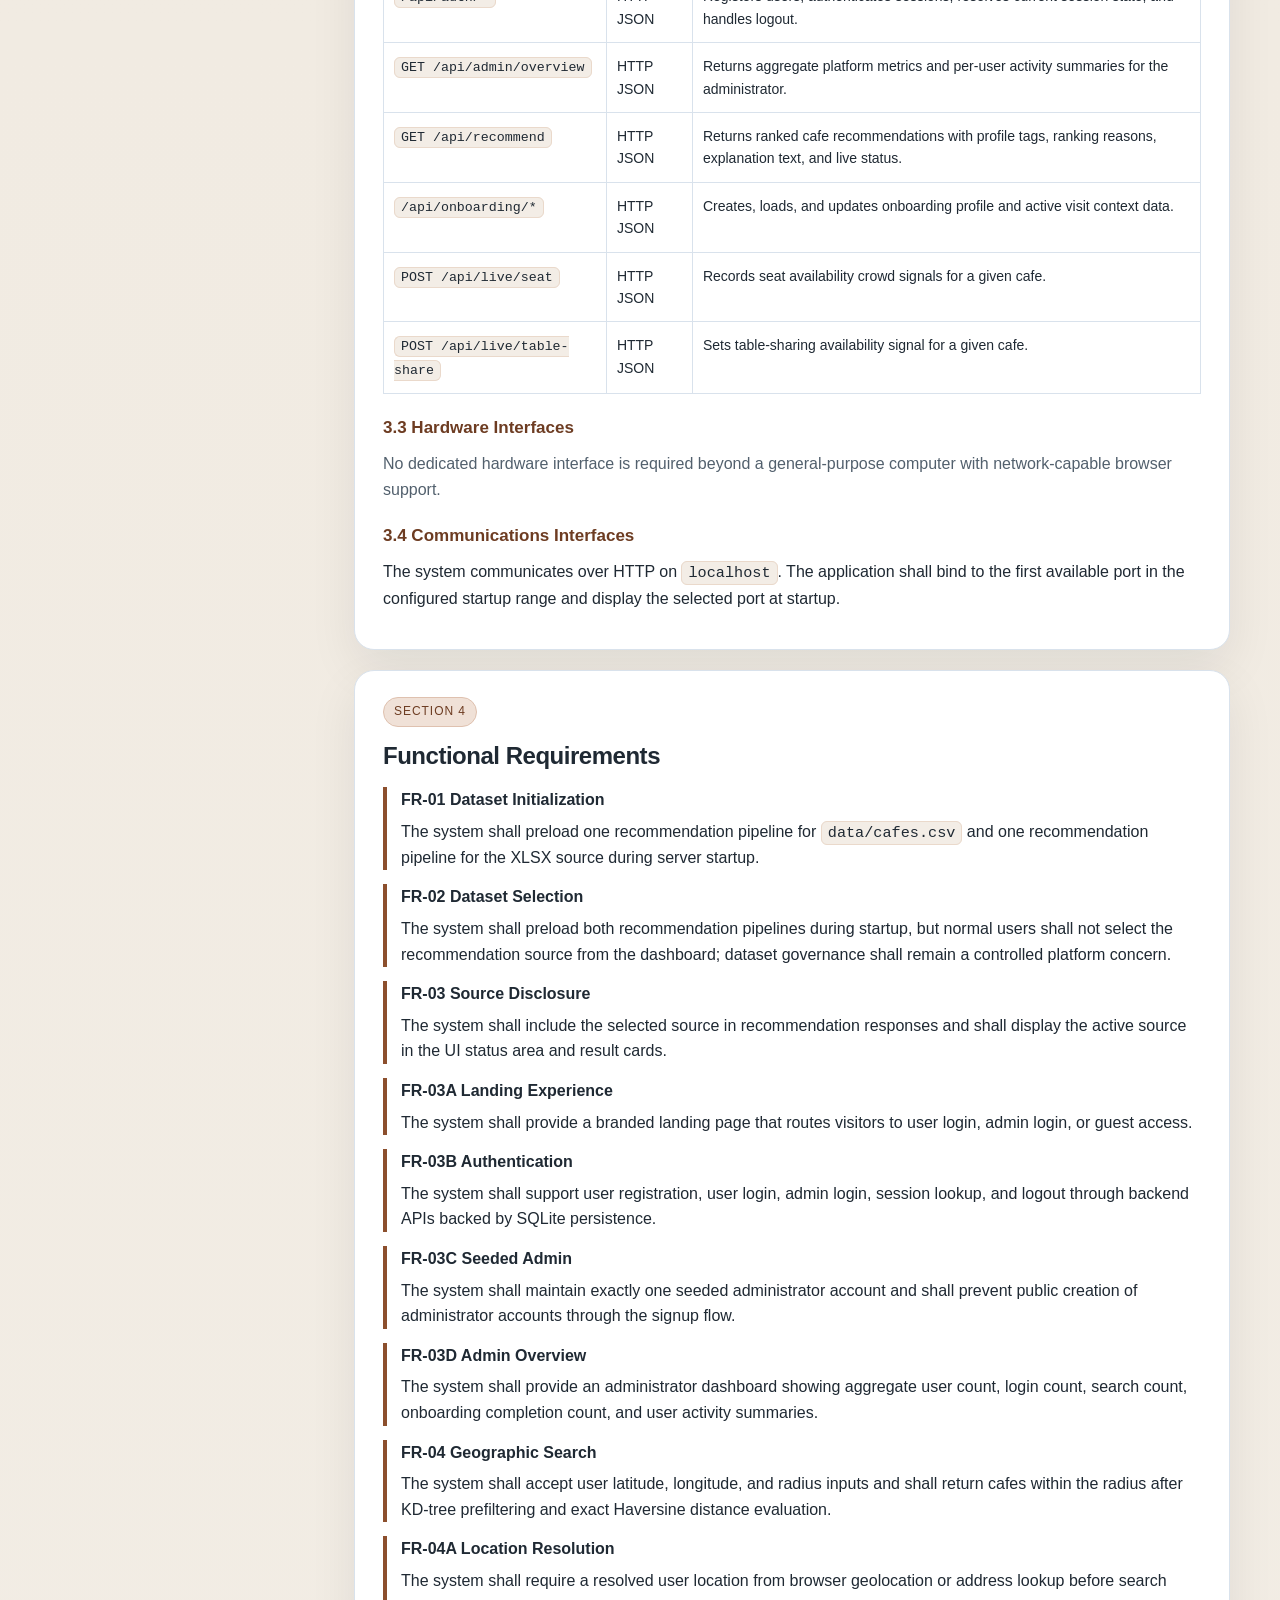
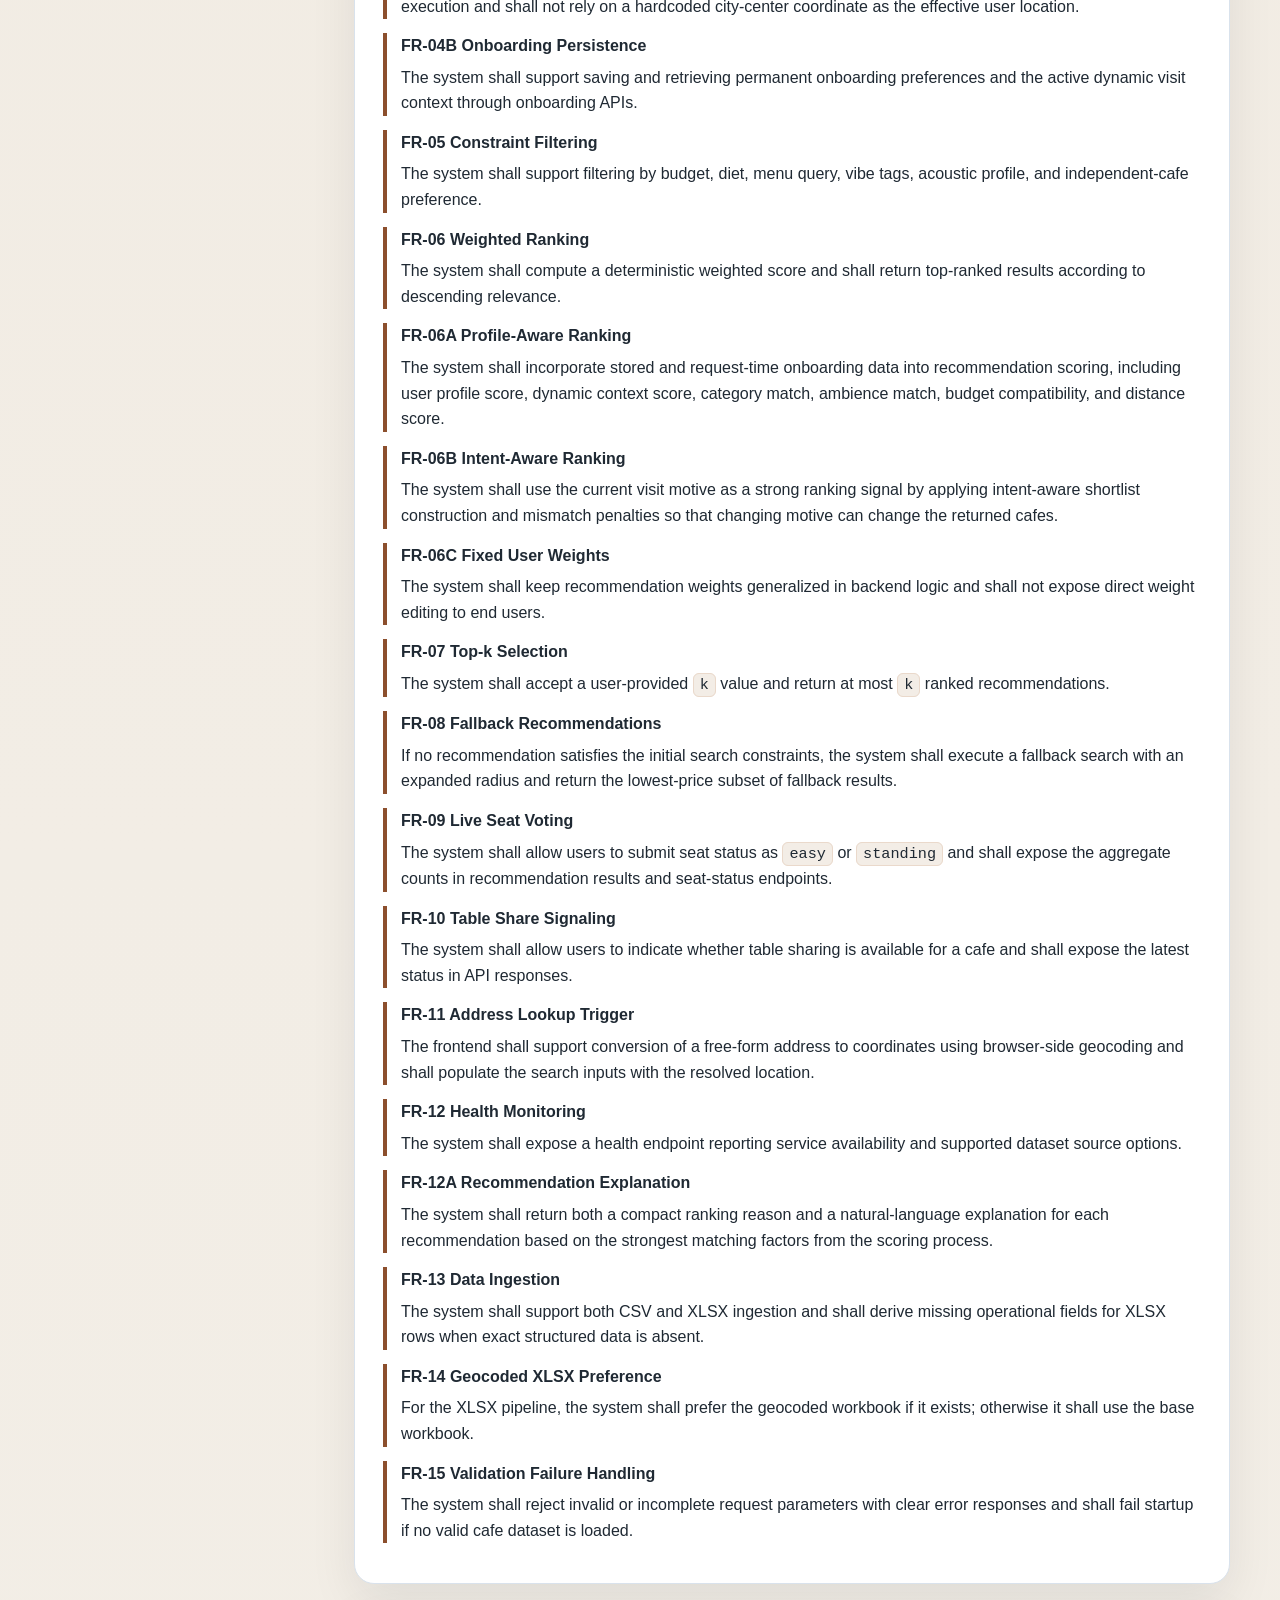
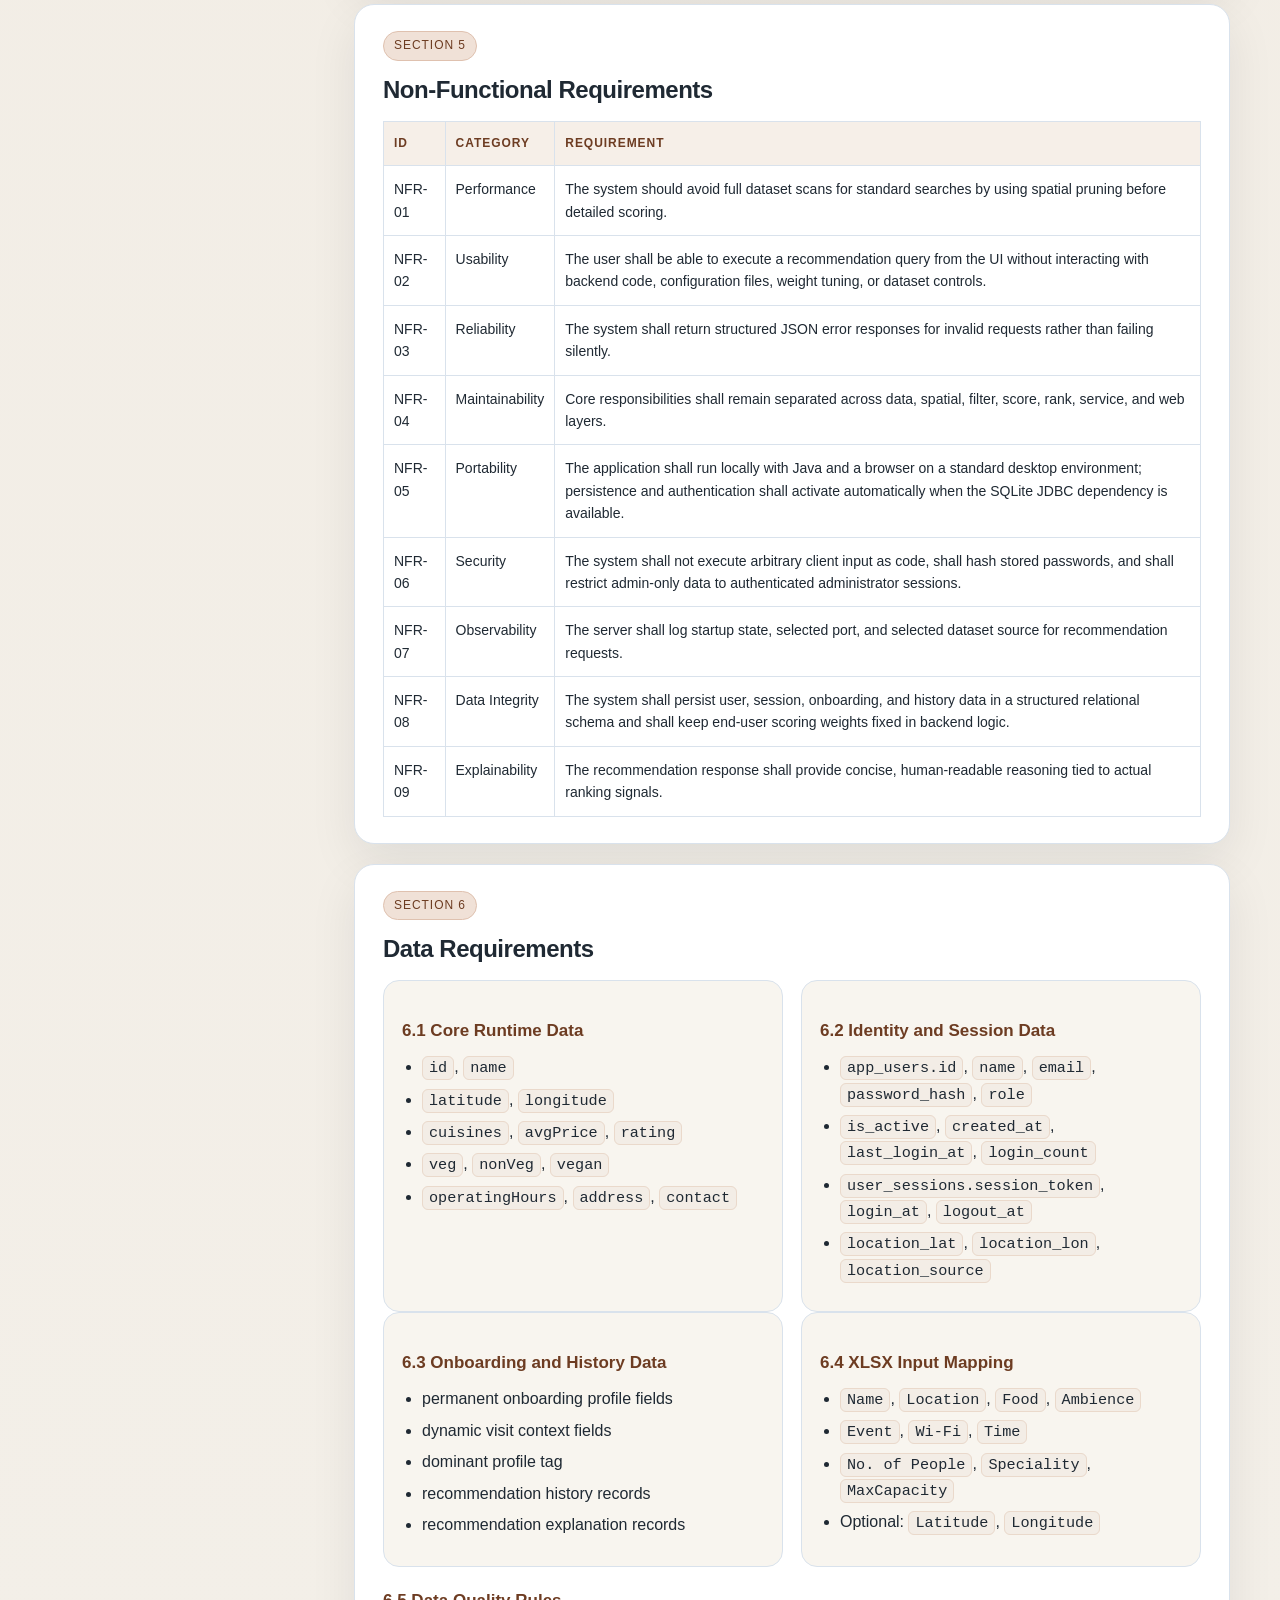
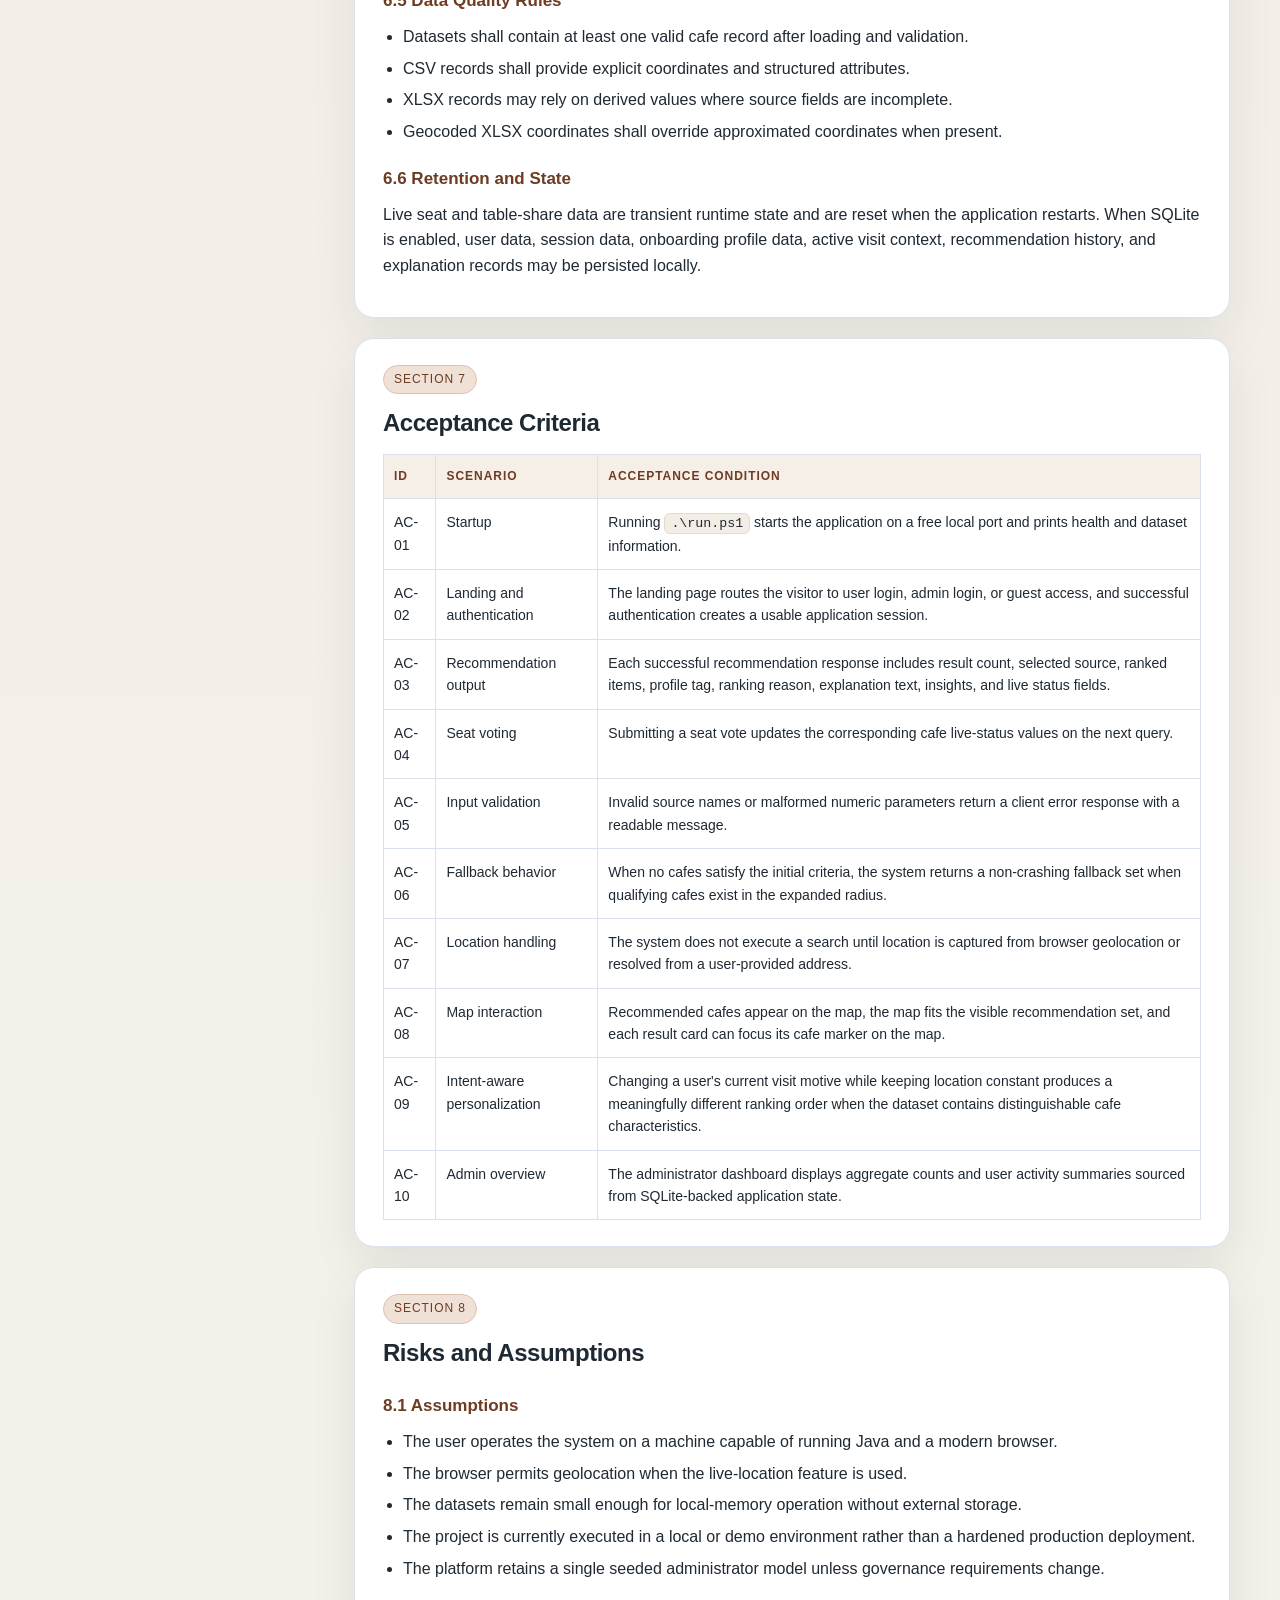
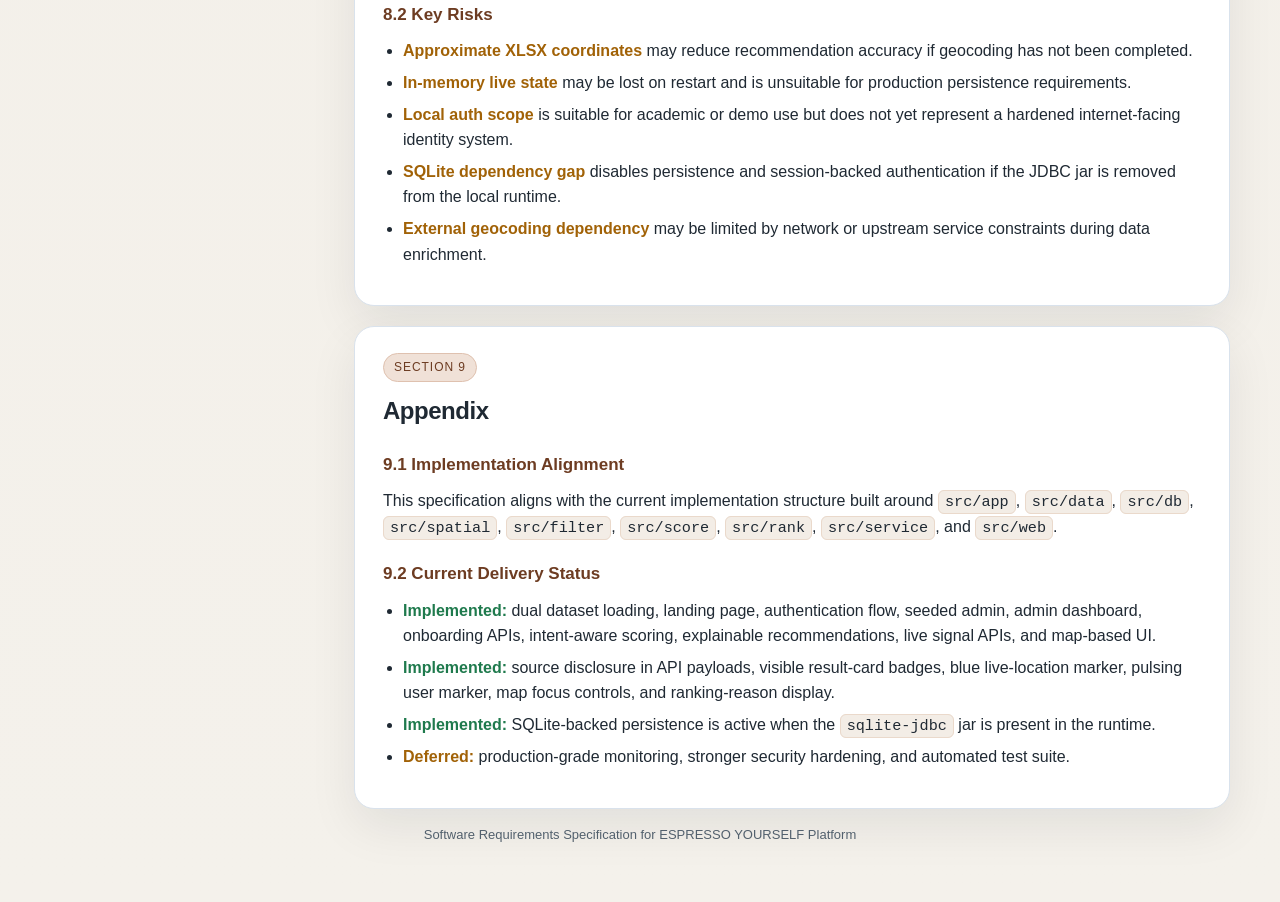
==== commit 5f535065: "feat: implement user authentication system and admin dashboard" ====
--- a/SRS.html
+++ b/SRS.html
@@ -3,7 +3,7 @@
 <head>
   <meta charset="UTF-8" />
   <meta name="viewport" content="width=device-width, initial-scale=1.0" />
-  <title>Software Requirements Specification - Cafe Vibe Finder and Onboarding Platform</title>
+  <title>Software Requirements Specification - ESPRESSO YOURSELF Platform</title>
   <style>
     :root {
       --bg: #f4f1eb;
@@ -313,20 +313,20 @@
   <div class="page">
     <header class="hero">
       <span class="kicker">Software Requirements Specification</span>
-      <h1>Cafe Vibe Finder and Recommendation Engine</h1>
+      <h1>ESPRESSO YOURSELF Platform</h1>
       <p class="subtitle">
-        Industry-grade SRS for a location-aware cafe discovery platform with CSV and XLSX data pipelines,
-        structured onboarding, profile-aware ranking, explainable recommendations, live crowd signals,
-        and a browser-based decision support interface.
+        Industry-grade SRS for a branded cafe recommendation platform with landing, authentication,
+        onboarding, admin oversight, intent-aware ranking, explainable recommendations, live crowd signals,
+        and DAA-driven personalization.
       </p>
       <div class="meta-grid">
         <div class="meta-card">
           <strong>Document ID</strong>
-          <span>SRS-CVF-1.2</span>
+          <span>SRS-EY-1.3</span>
         </div>
         <div class="meta-card">
           <strong>Version</strong>
-          <span>1.2</span>
+          <span>1.3</span>
         </div>
         <div class="meta-card">
           <strong>Status</strong>
@@ -338,7 +338,7 @@
         </div>
         <div class="meta-card">
           <strong>System Type</strong>
-          <span>Web-based recommendation system</span>
+          <span>Web-based recommendation and onboarding system</span>
         </div>
       </div>
     </header>
@@ -375,15 +375,15 @@
                 <tbody>
                   <tr>
                     <td>Document Title</td>
-                    <td>Software Requirements Specification for Cafe Vibe Finder and Recommendation Engine</td>
+                    <td>Software Requirements Specification for ESPRESSO YOURSELF Platform</td>
                   </tr>
                   <tr>
                     <td>Document ID</td>
-                    <td>SRS-CVF-1.2</td>
+                    <td>SRS-EY-1.3</td>
                   </tr>
                   <tr>
                     <td>Version</td>
-                    <td>1.2</td>
+                    <td>1.3</td>
                   </tr>
                   <tr>
                     <td>Status</td>
@@ -391,7 +391,7 @@
                   </tr>
                   <tr>
                     <td>System Scope</td>
-                    <td>Local web-based cafe recommendation, onboarding, and explainability platform</td>
+                    <td>Local web-based cafe recommendation, onboarding, authentication, and admin oversight platform</td>
                   </tr>
                 </tbody>
               </table>
@@ -418,6 +418,10 @@
                     <td>1.2</td>
                     <td>Raised document quality to a controlled baseline with clearer scope, dependency, and operational framing.</td>
                   </tr>
+                  <tr>
+                    <td>1.3</td>
+                    <td>Aligned requirements with branded landing flow, authentication, seeded admin control, fixed backend weights, and intent-aware personalization.</td>
+                  </tr>
                 </tbody>
               </table>
             </div>
@@ -430,16 +434,16 @@
           <h3>1.1 Purpose</h3>
           <p>
             This Software Requirements Specification defines the functional and non-functional requirements for
-            the Cafe Vibe Finder and Recommendation Engine. The system recommends cafes based on user location,
-            budget, cuisine preference, dietary constraints, ambience-oriented filters, and live crowd signals.
+            the ESPRESSO YOURSELF platform. The system recommends cafes based on user location, onboarding profile,
+            current visit intent, dietary constraints, ambience-oriented filters, and live crowd signals.
           </p>
           <h3>1.2 Scope</h3>
           <p>
             The product is a lightweight web application composed of a Java backend and a browser frontend. It
             ingests cafe data from two supported source formats, <code>.csv</code> and <code>.xlsx</code>, stores
-            onboarding data in SQLite when the JDBC driver is available, and exposes recommendation, onboarding,
-            and live-status APIs over HTTP. The frontend renders a geographic map, ranked results, and real-time
-            interaction controls.
+            users, sessions, onboarding data, and recommendation history in SQLite, and exposes authentication,
+            admin, recommendation, onboarding, and live-status APIs over HTTP. The frontend provides a landing page,
+            shared login flow, admin dashboard, and user dashboard with geographic map and ranked results.
           </p>
           <h3>1.3 Intended Audience</h3>
           <ul>
@@ -495,19 +499,22 @@
               <h3>2.1 Product Perspective</h3>
               <p>
                 The application is a self-contained local web system. It serves static frontend assets and REST-like
-                HTTP APIs from a single Java process. Recommendation, onboarding, and live-status logic run in-process.
-                Onboarding persistence is available through a local SQLite database when the SQLite JDBC dependency is present.
+                HTTP APIs from a single Java process. Authentication, onboarding, recommendation, admin analytics,
+                and live-status logic run in-process. Persistence is provided through a local SQLite database.
               </p>
             </div>
             <div class="panel">
               <h3>2.2 Product Functions</h3>
               <ul>
+                <li>Serve a branded landing page, shared login flow, and guest access path.</li>
+                <li>Register users and authenticate users and the single seeded admin.</li>
                 <li>Load and validate cafe datasets from CSV and XLSX sources.</li>
                 <li>Search nearby cafes using a spatial index and Haversine refinement.</li>
                 <li>Collect permanent onboarding preferences and dynamic visit context.</li>
                 <li>Apply budget, diet, vibe, acoustic, and menu-based filters.</li>
-                <li>Rank candidate cafes using weighted and profile-aware scoring.</li>
+                <li>Rank candidate cafes using weighted, profile-aware, and intent-aware scoring.</li>
                 <li>Display recommendations on an interactive map with result cards and map-focus actions.</li>
+                <li>Provide an admin dashboard showing users, onboarding status, login counts, search counts, and last known location summary.</li>
                 <li>Collect live crowd-sourced seat and table-sharing signals.</li>
               </ul>
             </div>
@@ -524,19 +531,24 @@
             </thead>
             <tbody>
               <tr>
-                <td>End User</td>
-                <td>User searching for cafes based on practical and vibe-oriented preferences.</td>
-                <td>Fast search, understandable results, clear filters, live crowd context.</td>
-              </tr>
-              <tr>
-                <td>Operator</td>
-                <td>Person launching the application and validating local demo behavior.</td>
-                <td>Simple startup, visible health status, deterministic dataset selection.</td>
-              </tr>
-              <tr>
-                <td>Developer</td>
-                <td>Maintainer extending ranking logic, datasets, UI, or APIs.</td>
-                <td>Clear module boundaries, predictable behavior, verifiable requirements.</td>
+                <td>Registered User</td>
+                <td>User searching for cafes based on practical preferences, stable onboarding profile, and current visit context.</td>
+                <td>Fast search, understandable results, persistent profile, clear map behavior, and personalized output.</td>
+              </tr>
+              <tr>
+                <td>Administrator</td>
+                <td>Single seeded admin account overseeing users and high-level platform activity.</td>
+                <td>Secure login, overview metrics, user activity visibility, and controlled platform administration.</td>
+              </tr>
+              <tr>
+                <td>Guest User</td>
+                <td>Visitor using the application without account creation for demonstration or trial use.</td>
+                <td>Simple entry, location-aware search, and understandable recommendations without admin-only controls.</td>
+              </tr>
+              <tr>
+                <td>Developer or Operator</td>
+                <td>Maintainer launching the application and extending ranking logic, datasets, UI, or APIs.</td>
+                <td>Simple startup, visible health status, clear module boundaries, and verifiable requirements.</td>
               </tr>
             </tbody>
           </table>
@@ -561,9 +573,10 @@
             <div class="panel">
               <h3>2.6 Design Constraints</h3>
               <ul>
+                <li>No machine learning model shall be used in the recommendation core.</li>
                 <li>No external Java Excel library is used for XLSX parsing.</li>
-                <li>SQLite onboarding persistence depends on the external <code>sqlite-jdbc</code> jar.</li>
-                <li>Weight inputs must sum exactly to <code>1.0</code>.</li>
+                <li>SQLite persistence depends on the external <code>sqlite-jdbc</code> jar.</li>
+                <li>User-facing scoring weights shall not be editable from the dashboard.</li>
                 <li>Live seat state is stored in process memory only.</li>
                 <li>Frontend and backend are served from one local application.</li>
               </ul>
@@ -575,7 +588,7 @@
                 <li>Browser geolocation API for live user location.</li>
                 <li>Nominatim lookup from browser for address-to-coordinate search.</li>
                 <li>Optional geocoded Excel artifact generated offline.</li>
-                <li>SQLite JDBC driver for onboarding persistence.</li>
+                <li>SQLite JDBC driver for persistence and authentication state.</li>
               </ul>
             </div>
           </div>
@@ -586,10 +599,11 @@
           <h2>External Interface Requirements</h2>
           <h3>3.1 User Interface</h3>
           <p>
-            The user interface shall present a map, onboarding controls, search controls, dataset-method selector,
-            result cards, and live-signal controls. The UI shall allow the user to select either the CSV or XLSX
-            recommendation pipeline before executing a search. The map shall display the user's resolved location
-            using a blue marker and shall support focusing on individual recommended cafes.
+            The user interface shall provide a landing page, shared authentication page, user dashboard, and admin
+            dashboard. The user dashboard shall present a map, onboarding controls, search controls, result cards,
+            and live-signal controls. The map shall display the user's resolved location using a blue pulsing marker
+            and shall support focusing on individual recommended cafes. Dataset selection and scoring-weight control
+            shall not be exposed to normal users.
           </p>
 
           <h3>3.2 Software Interfaces</h3>
@@ -608,9 +622,19 @@
                 <td>Returns service readiness and available source information.</td>
               </tr>
               <tr>
+                <td><code>/api/auth/*</code></td>
+                <td>HTTP JSON</td>
+                <td>Registers users, authenticates sessions, resolves current session state, and handles logout.</td>
+              </tr>
+              <tr>
+                <td><code>GET /api/admin/overview</code></td>
+                <td>HTTP JSON</td>
+                <td>Returns aggregate platform metrics and per-user activity summaries for the administrator.</td>
+              </tr>
+              <tr>
                 <td><code>GET /api/recommend</code></td>
                 <td>HTTP JSON</td>
-                <td>Returns ranked cafe recommendations with profile tags, explanation text, and live status.</td>
+                <td>Returns ranked cafe recommendations with profile tags, ranking reasons, explanation text, and live status.</td>
               </tr>
               <tr>
                 <td><code>/api/onboarding/*</code></td>
@@ -653,7 +677,7 @@
 
           <div class="req">
             <strong>FR-02 Dataset Selection</strong>
-            <p>The system shall allow the user to select the recommendation source as <code>csv</code> or <code>xlsx</code> through the frontend UI and shall route the search request accordingly.</p>
+            <p>The system shall preload both recommendation pipelines during startup, but normal users shall not select the recommendation source from the dashboard; dataset governance shall remain a controlled platform concern.</p>
           </div>
 
           <div class="req">
@@ -662,6 +686,26 @@
           </div>
 
           <div class="req">
+            <strong>FR-03A Landing Experience</strong>
+            <p>The system shall provide a branded landing page that routes visitors to user login, admin login, or guest access.</p>
+          </div>
+
+          <div class="req">
+            <strong>FR-03B Authentication</strong>
+            <p>The system shall support user registration, user login, admin login, session lookup, and logout through backend APIs backed by SQLite persistence.</p>
+          </div>
+
+          <div class="req">
+            <strong>FR-03C Seeded Admin</strong>
+            <p>The system shall maintain exactly one seeded administrator account and shall prevent public creation of administrator accounts through the signup flow.</p>
+          </div>
+
+          <div class="req">
+            <strong>FR-03D Admin Overview</strong>
+            <p>The system shall provide an administrator dashboard showing aggregate user count, login count, search count, onboarding completion count, and user activity summaries.</p>
+          </div>
+
+          <div class="req">
             <strong>FR-04 Geographic Search</strong>
             <p>The system shall accept user latitude, longitude, and radius inputs and shall return cafes within the radius after KD-tree prefiltering and exact Haversine distance evaluation.</p>
           </div>
@@ -683,7 +727,7 @@
 
           <div class="req">
             <strong>FR-06 Weighted Ranking</strong>
-            <p>The system shall compute a score using distance, price, rating, and cuisine-match weights and shall return top-ranked results according to ascending score.</p>
+            <p>The system shall compute a deterministic weighted score and shall return top-ranked results according to descending relevance.</p>
           </div>
 
           <div class="req">
@@ -692,6 +736,16 @@
           </div>
 
           <div class="req">
+            <strong>FR-06B Intent-Aware Ranking</strong>
+            <p>The system shall use the current visit motive as a strong ranking signal by applying intent-aware shortlist construction and mismatch penalties so that changing motive can change the returned cafes.</p>
+          </div>
+
+          <div class="req">
+            <strong>FR-06C Fixed User Weights</strong>
+            <p>The system shall keep recommendation weights generalized in backend logic and shall not expose direct weight editing to end users.</p>
+          </div>
+
+          <div class="req">
             <strong>FR-07 Top-k Selection</strong>
             <p>The system shall accept a user-provided <code>k</code> value and return at most <code>k</code> ranked recommendations.</p>
           </div>
@@ -723,7 +777,7 @@
 
           <div class="req">
             <strong>FR-12A Recommendation Explanation</strong>
-            <p>The system shall return an explanation for each recommendation based on the strongest matching factors from the scoring process.</p>
+            <p>The system shall return both a compact ranking reason and a natural-language explanation for each recommendation based on the strongest matching factors from the scoring process.</p>
           </div>
 
           <div class="req">
@@ -762,7 +816,7 @@
               <tr>
                 <td>NFR-02</td>
                 <td>Usability</td>
-                <td>The user shall be able to execute a recommendation query from the UI without interacting with backend code or configuration files.</td>
+                <td>The user shall be able to execute a recommendation query from the UI without interacting with backend code, configuration files, weight tuning, or dataset controls.</td>
               </tr>
               <tr>
                 <td>NFR-03</td>
@@ -777,12 +831,12 @@
               <tr>
                 <td>NFR-05</td>
                 <td>Portability</td>
-                <td>The application shall run locally with Java and a browser on a standard desktop environment; onboarding persistence shall activate automatically when the SQLite JDBC dependency is available.</td>
+                <td>The application shall run locally with Java and a browser on a standard desktop environment; persistence and authentication shall activate automatically when the SQLite JDBC dependency is available.</td>
               </tr>
               <tr>
                 <td>NFR-06</td>
                 <td>Security</td>
-                <td>The system shall not execute arbitrary client input as code and shall treat query parameters as data only.</td>
+                <td>The system shall not execute arbitrary client input as code, shall hash stored passwords, and shall restrict admin-only data to authenticated administrator sessions.</td>
               </tr>
               <tr>
                 <td>NFR-07</td>
@@ -792,7 +846,7 @@
               <tr>
                 <td>NFR-08</td>
                 <td>Data Integrity</td>
-                <td>The system shall enforce exact weight-sum validation and reject inconsistent scoring input.</td>
+                <td>The system shall persist user, session, onboarding, and history data in a structured relational schema and shall keep end-user scoring weights fixed in backend logic.</td>
               </tr>
               <tr>
                 <td>NFR-09</td>
@@ -818,7 +872,29 @@
               </ul>
             </div>
             <div class="panel">
-              <h3>6.2 XLSX Input Mapping</h3>
+              <h3>6.2 Identity and Session Data</h3>
+              <ul>
+                <li><code>app_users.id</code>, <code>name</code>, <code>email</code>, <code>password_hash</code>, <code>role</code></li>
+                <li><code>is_active</code>, <code>created_at</code>, <code>last_login_at</code>, <code>login_count</code></li>
+                <li><code>user_sessions.session_token</code>, <code>login_at</code>, <code>logout_at</code></li>
+                <li><code>location_lat</code>, <code>location_lon</code>, <code>location_source</code></li>
+              </ul>
+            </div>
+          </div>
+
+          <div class="grid-2">
+            <div class="panel">
+              <h3>6.3 Onboarding and History Data</h3>
+              <ul>
+                <li>permanent onboarding profile fields</li>
+                <li>dynamic visit context fields</li>
+                <li>dominant profile tag</li>
+                <li>recommendation history records</li>
+                <li>recommendation explanation records</li>
+              </ul>
+            </div>
+            <div class="panel">
+              <h3>6.4 XLSX Input Mapping</h3>
               <ul>
                 <li><code>Name</code>, <code>Location</code>, <code>Food</code>, <code>Ambience</code></li>
                 <li><code>Event</code>, <code>Wi-Fi</code>, <code>Time</code></li>
@@ -828,7 +904,7 @@
             </div>
           </div>
 
-          <h3>6.3 Data Quality Rules</h3>
+          <h3>6.5 Data Quality Rules</h3>
           <ul>
             <li>Datasets shall contain at least one valid cafe record after loading and validation.</li>
             <li>CSV records shall provide explicit coordinates and structured attributes.</li>
@@ -836,12 +912,11 @@
             <li>Geocoded XLSX coordinates shall override approximated coordinates when present.</li>
           </ul>
 
-          <h3>6.4 Retention and State</h3>
+          <h3>6.6 Retention and State</h3>
           <p>
             Live seat and table-share data are transient runtime state and are reset when the application restarts.
-            When SQLite is enabled, onboarding profile data, active visit context, recommendation history, and
-            explanation records may be persisted locally. Without the JDBC dependency, onboarding falls back to
-            browser-local storage only.
+            When SQLite is enabled, user data, session data, onboarding profile data, active visit context,
+            recommendation history, and explanation records may be persisted locally.
           </p>
         </section>
 
@@ -864,13 +939,13 @@
               </tr>
               <tr>
                 <td>AC-02</td>
-                <td>Dataset selection</td>
-                <td>Changing the UI source selector from CSV to XLSX changes the <code>source</code> value returned by <code>/api/recommend</code>.</td>
+                <td>Landing and authentication</td>
+                <td>The landing page routes the visitor to user login, admin login, or guest access, and successful authentication creates a usable application session.</td>
               </tr>
               <tr>
                 <td>AC-03</td>
                 <td>Recommendation output</td>
-                <td>Each successful recommendation response includes result count, selected source, ranked items, profile tag, explanation text, insights, and live status fields.</td>
+                <td>Each successful recommendation response includes result count, selected source, ranked items, profile tag, ranking reason, explanation text, insights, and live status fields.</td>
               </tr>
               <tr>
                 <td>AC-04</td>
@@ -896,6 +971,16 @@
                 <td>AC-08</td>
                 <td>Map interaction</td>
                 <td>Recommended cafes appear on the map, the map fits the visible recommendation set, and each result card can focus its cafe marker on the map.</td>
+              </tr>
+              <tr>
+                <td>AC-09</td>
+                <td>Intent-aware personalization</td>
+                <td>Changing a user's current visit motive while keeping location constant produces a meaningfully different ranking order when the dataset contains distinguishable cafe characteristics.</td>
+              </tr>
+              <tr>
+                <td>AC-10</td>
+                <td>Admin overview</td>
+                <td>The administrator dashboard displays aggregate counts and user activity summaries sourced from SQLite-backed application state.</td>
               </tr>
             </tbody>
           </table>
@@ -910,13 +995,14 @@
             <li>The browser permits geolocation when the live-location feature is used.</li>
             <li>The datasets remain small enough for local-memory operation without external storage.</li>
             <li>The project is currently executed in a local or demo environment rather than a hardened production deployment.</li>
+            <li>The platform retains a single seeded administrator model unless governance requirements change.</li>
           </ul>
           <h3>8.2 Key Risks</h3>
           <ul>
             <li><span class="status-warn">Approximate XLSX coordinates</span> may reduce recommendation accuracy if geocoding has not been completed.</li>
             <li><span class="status-warn">In-memory live state</span> may be lost on restart and is unsuitable for production persistence requirements.</li>
-            <li><span class="status-warn">SQLite dependency gap</span> leaves onboarding persistence disabled until the JDBC jar is added to the local runtime.</li>
-            <li><span class="status-warn">Strict weight validation</span> may reject user input if UI-supplied values do not sum exactly to <code>1.0</code>.</li>
+            <li><span class="status-warn">Local auth scope</span> is suitable for academic or demo use but does not yet represent a hardened internet-facing identity system.</li>
+            <li><span class="status-warn">SQLite dependency gap</span> disables persistence and session-backed authentication if the JDBC jar is removed from the local runtime.</li>
             <li><span class="status-warn">External geocoding dependency</span> may be limited by network or upstream service constraints during data enrichment.</li>
           </ul>
         </article>
@@ -933,17 +1019,17 @@
           </p>
           <h3>9.2 Current Delivery Status</h3>
           <ul>
-            <li><span class="status-ok">Implemented:</span> dual dataset pipelines, onboarding APIs, profile-aware scoring, explainable recommendations, live signal APIs, and map-based UI.</li>
-            <li><span class="status-ok">Implemented:</span> source disclosure in API payloads, visible result-card badges, blue live-location marker, and map focus for recommended cafes.</li>
-            <li><span class="status-warn">Conditional:</span> SQLite persistence activates only when the <code>sqlite-jdbc</code> jar is present in the runtime.</li>
-            <li><span class="status-warn">Deferred:</span> authentication, production-grade monitoring, and automated test suite.</li>
+            <li><span class="status-ok">Implemented:</span> dual dataset loading, landing page, authentication flow, seeded admin, admin dashboard, onboarding APIs, intent-aware scoring, explainable recommendations, live signal APIs, and map-based UI.</li>
+            <li><span class="status-ok">Implemented:</span> source disclosure in API payloads, visible result-card badges, blue live-location marker, pulsing user marker, map focus controls, and ranking-reason display.</li>
+            <li><span class="status-ok">Implemented:</span> SQLite-backed persistence is active when the <code>sqlite-jdbc</code> jar is present in the runtime.</li>
+            <li><span class="status-warn">Deferred:</span> production-grade monitoring, stronger security hardening, and automated test suite.</li>
           </ul>
         </article>
       </main>
     </div>
 
     <footer>
-      Software Requirements Specification for Cafe Vibe Finder, Onboarding, and Recommendation Engine
+      Software Requirements Specification for ESPRESSO YOURSELF Platform
     </footer>
   </div>
 </body>
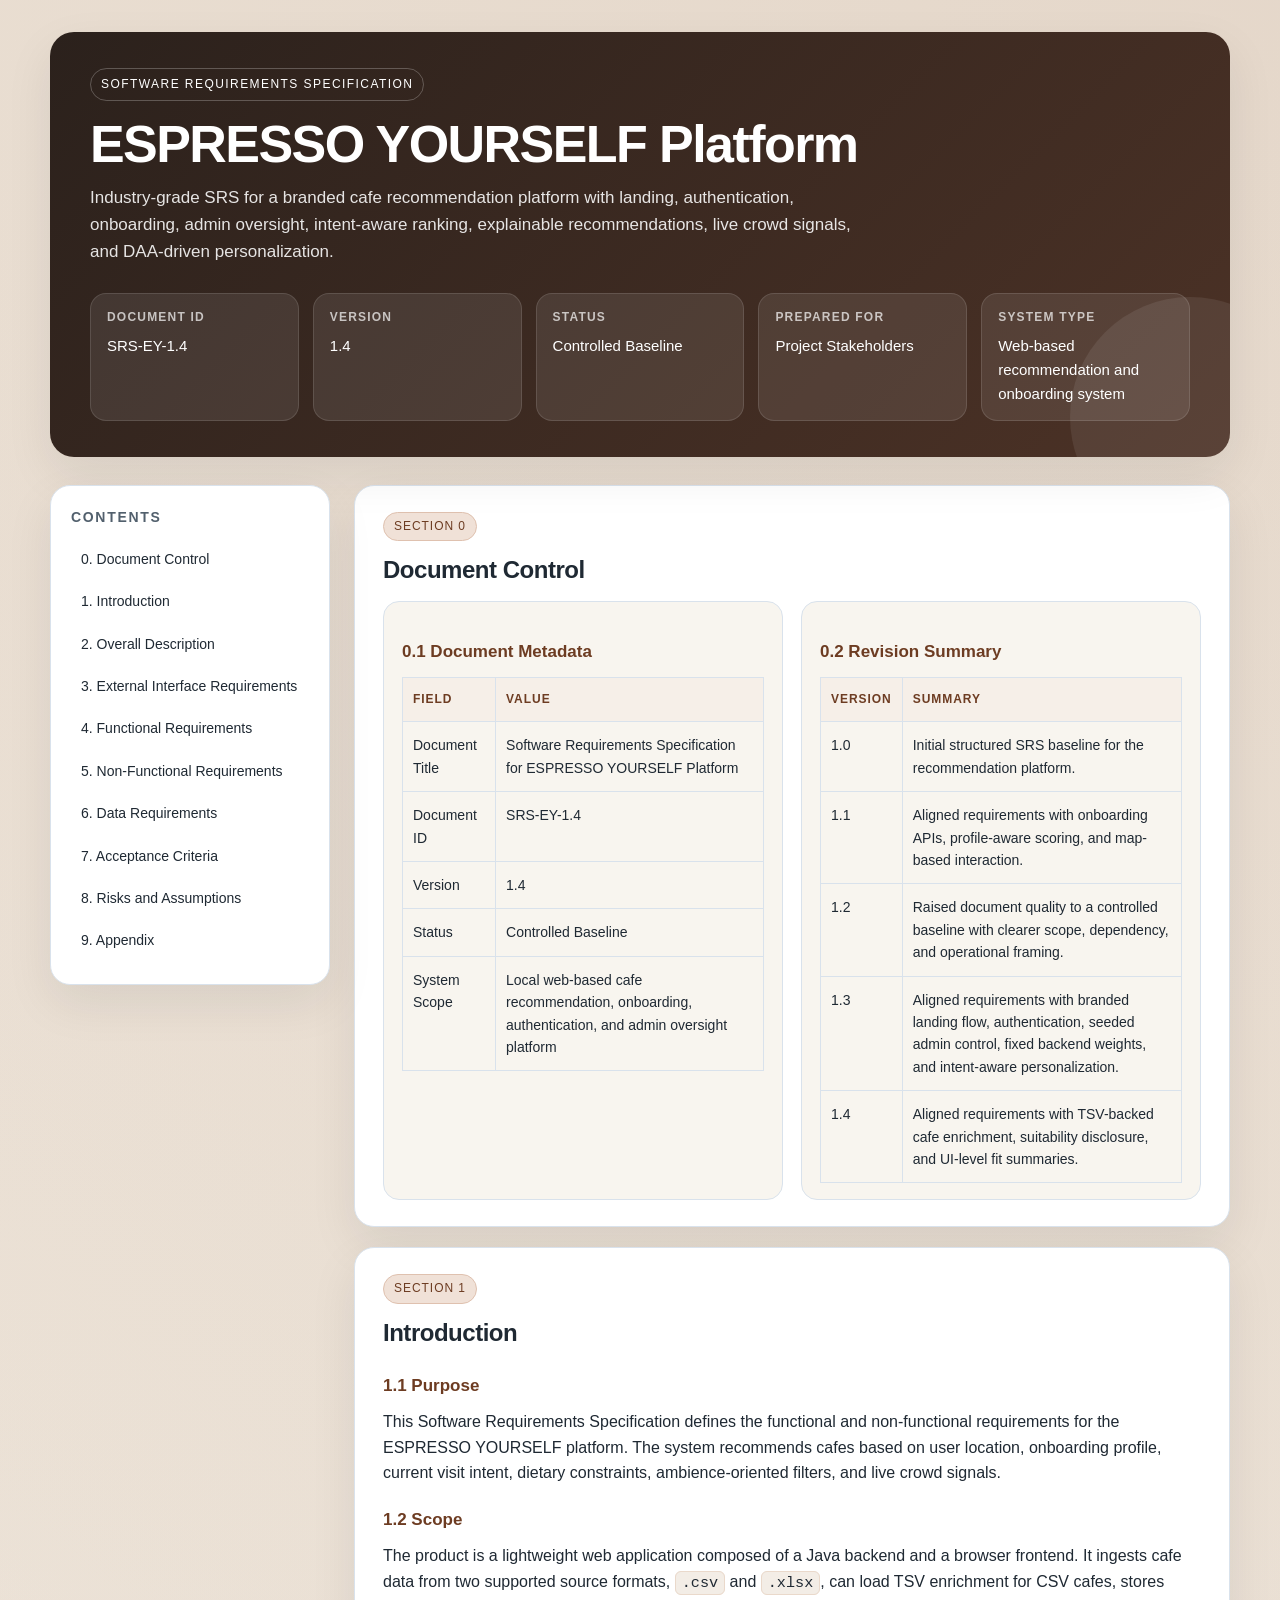
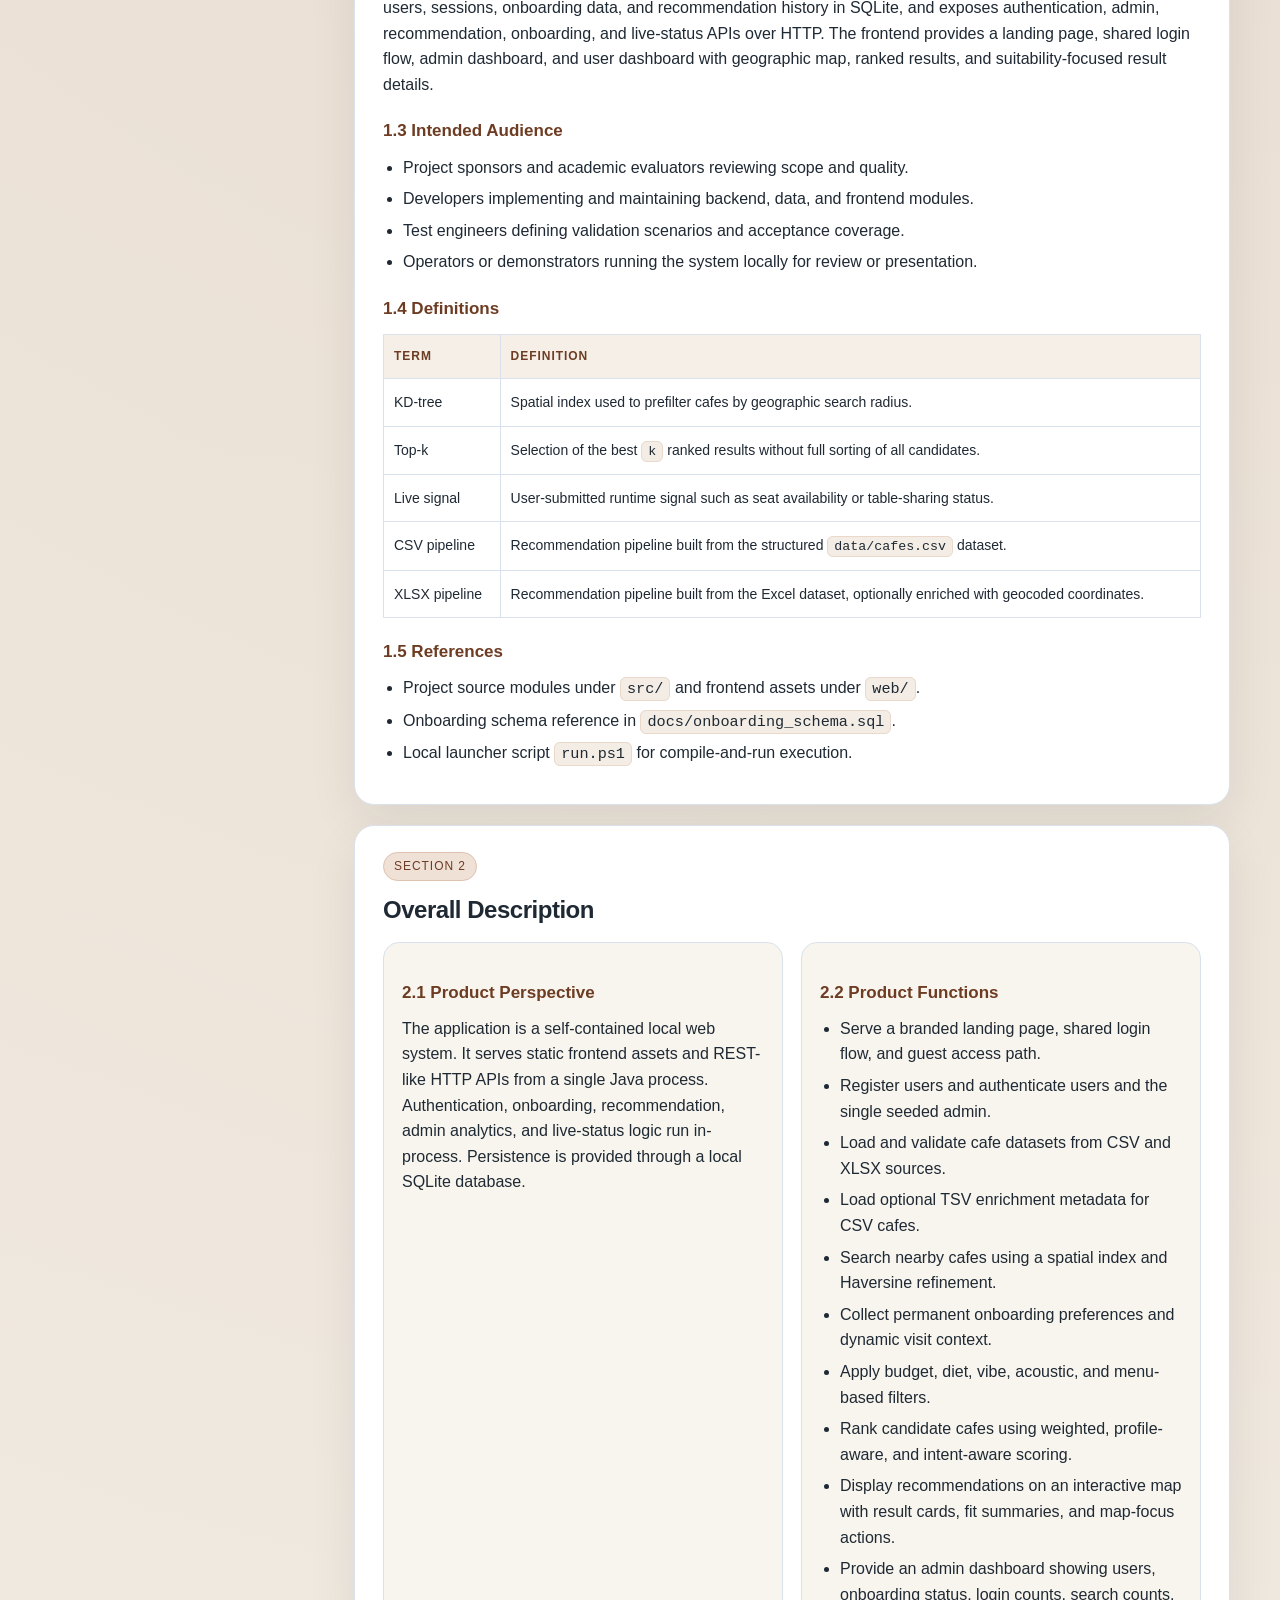
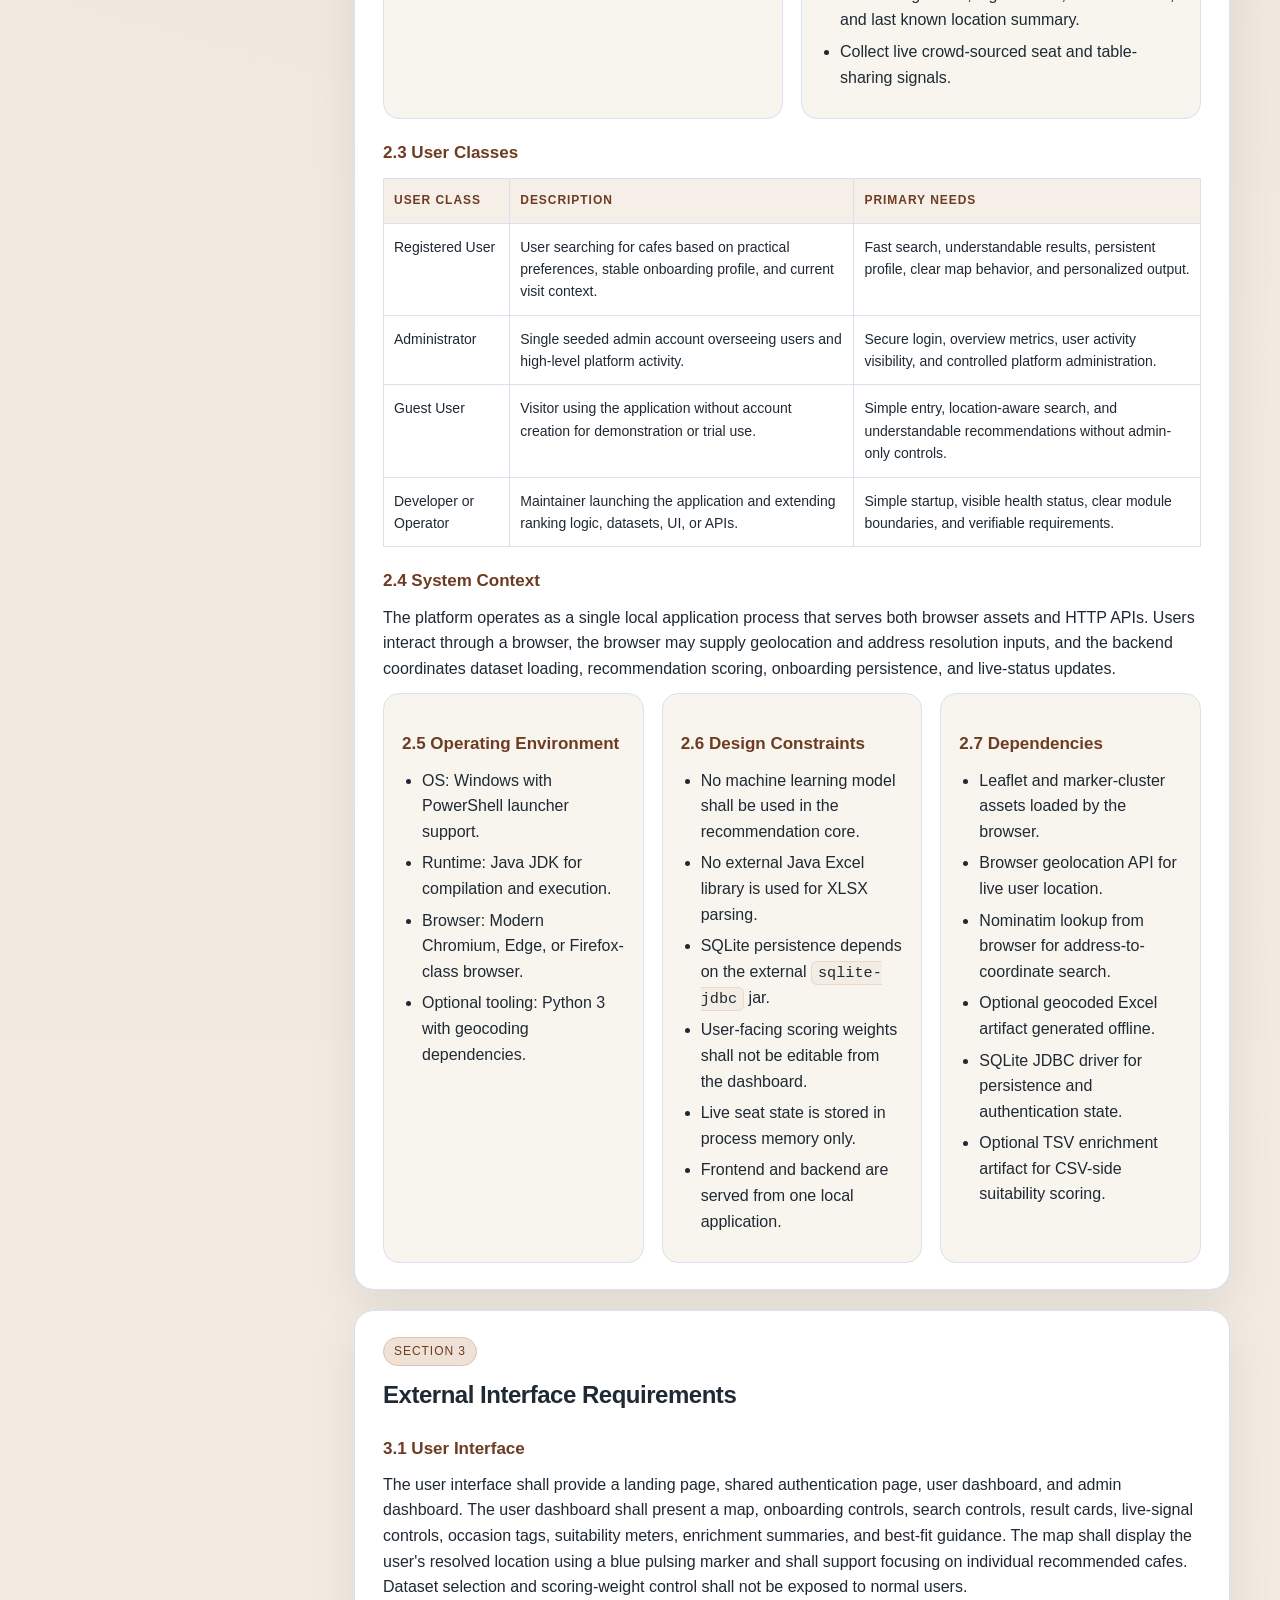
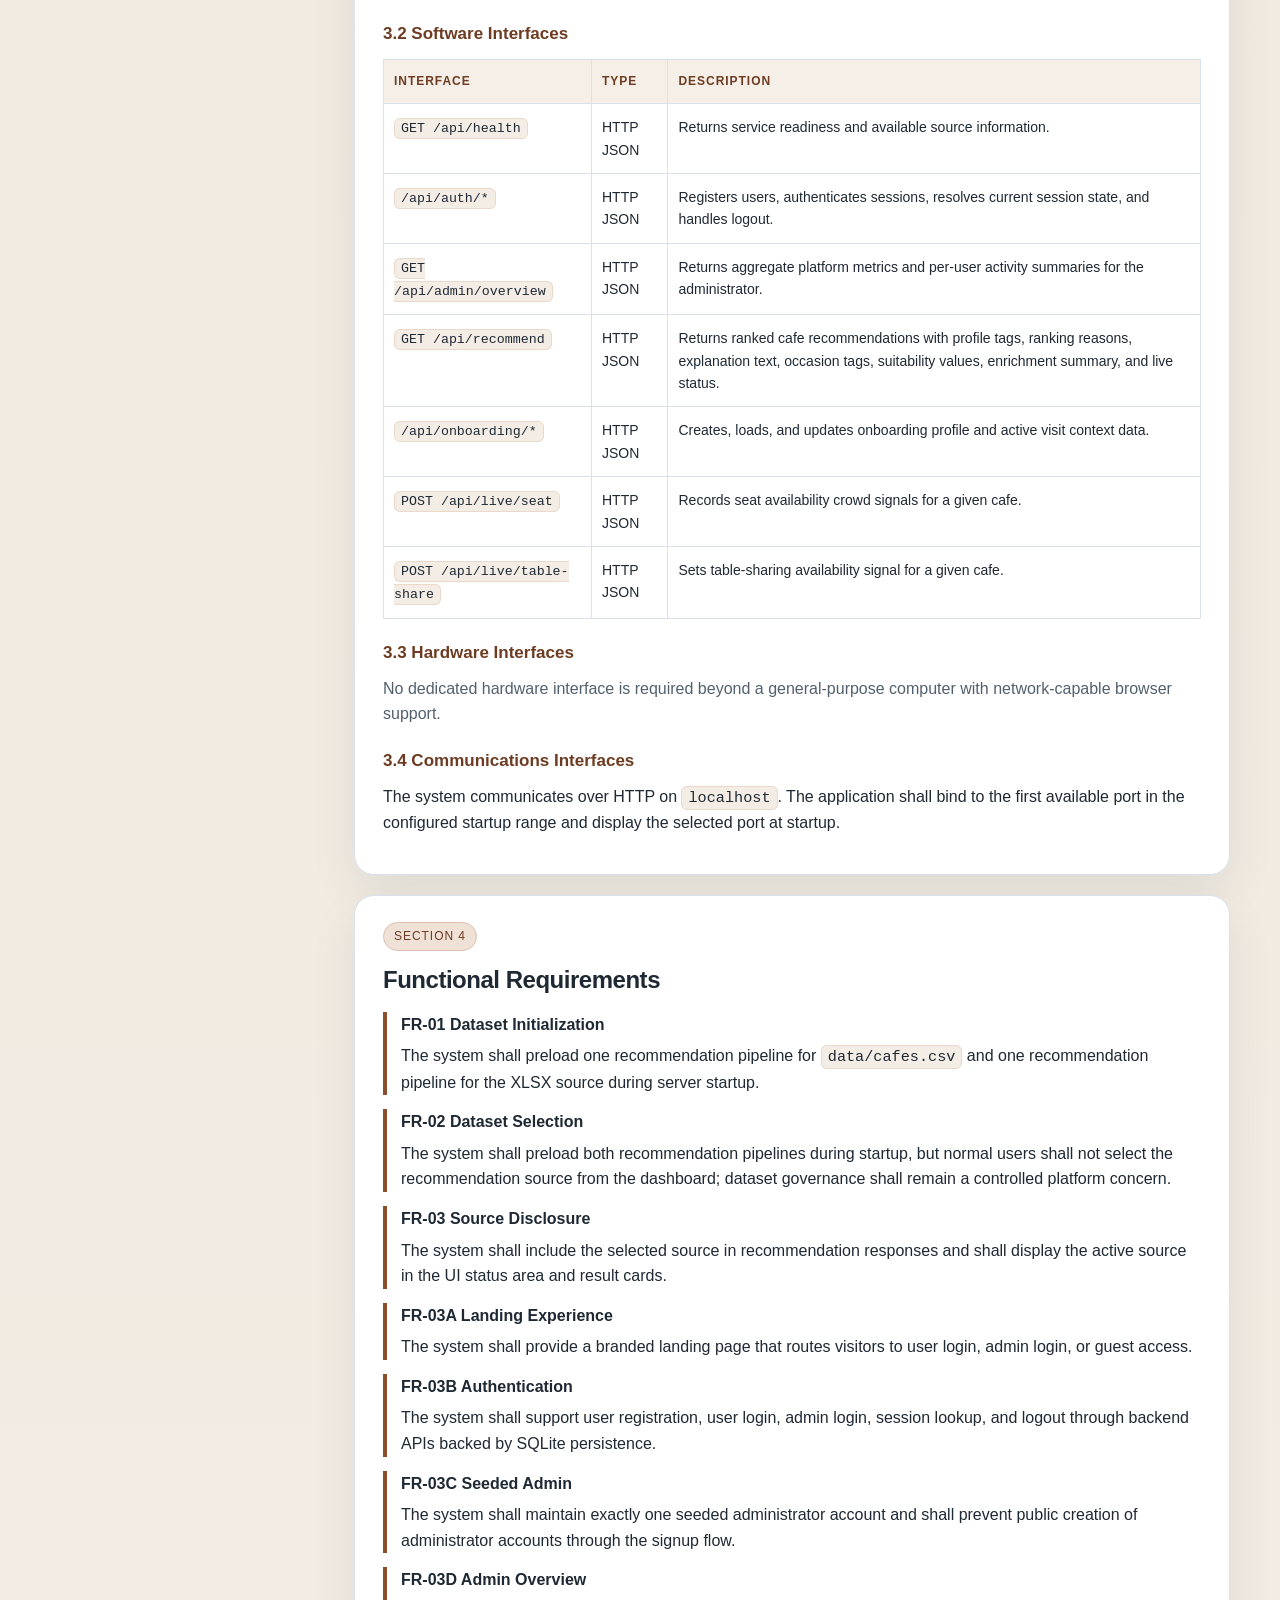
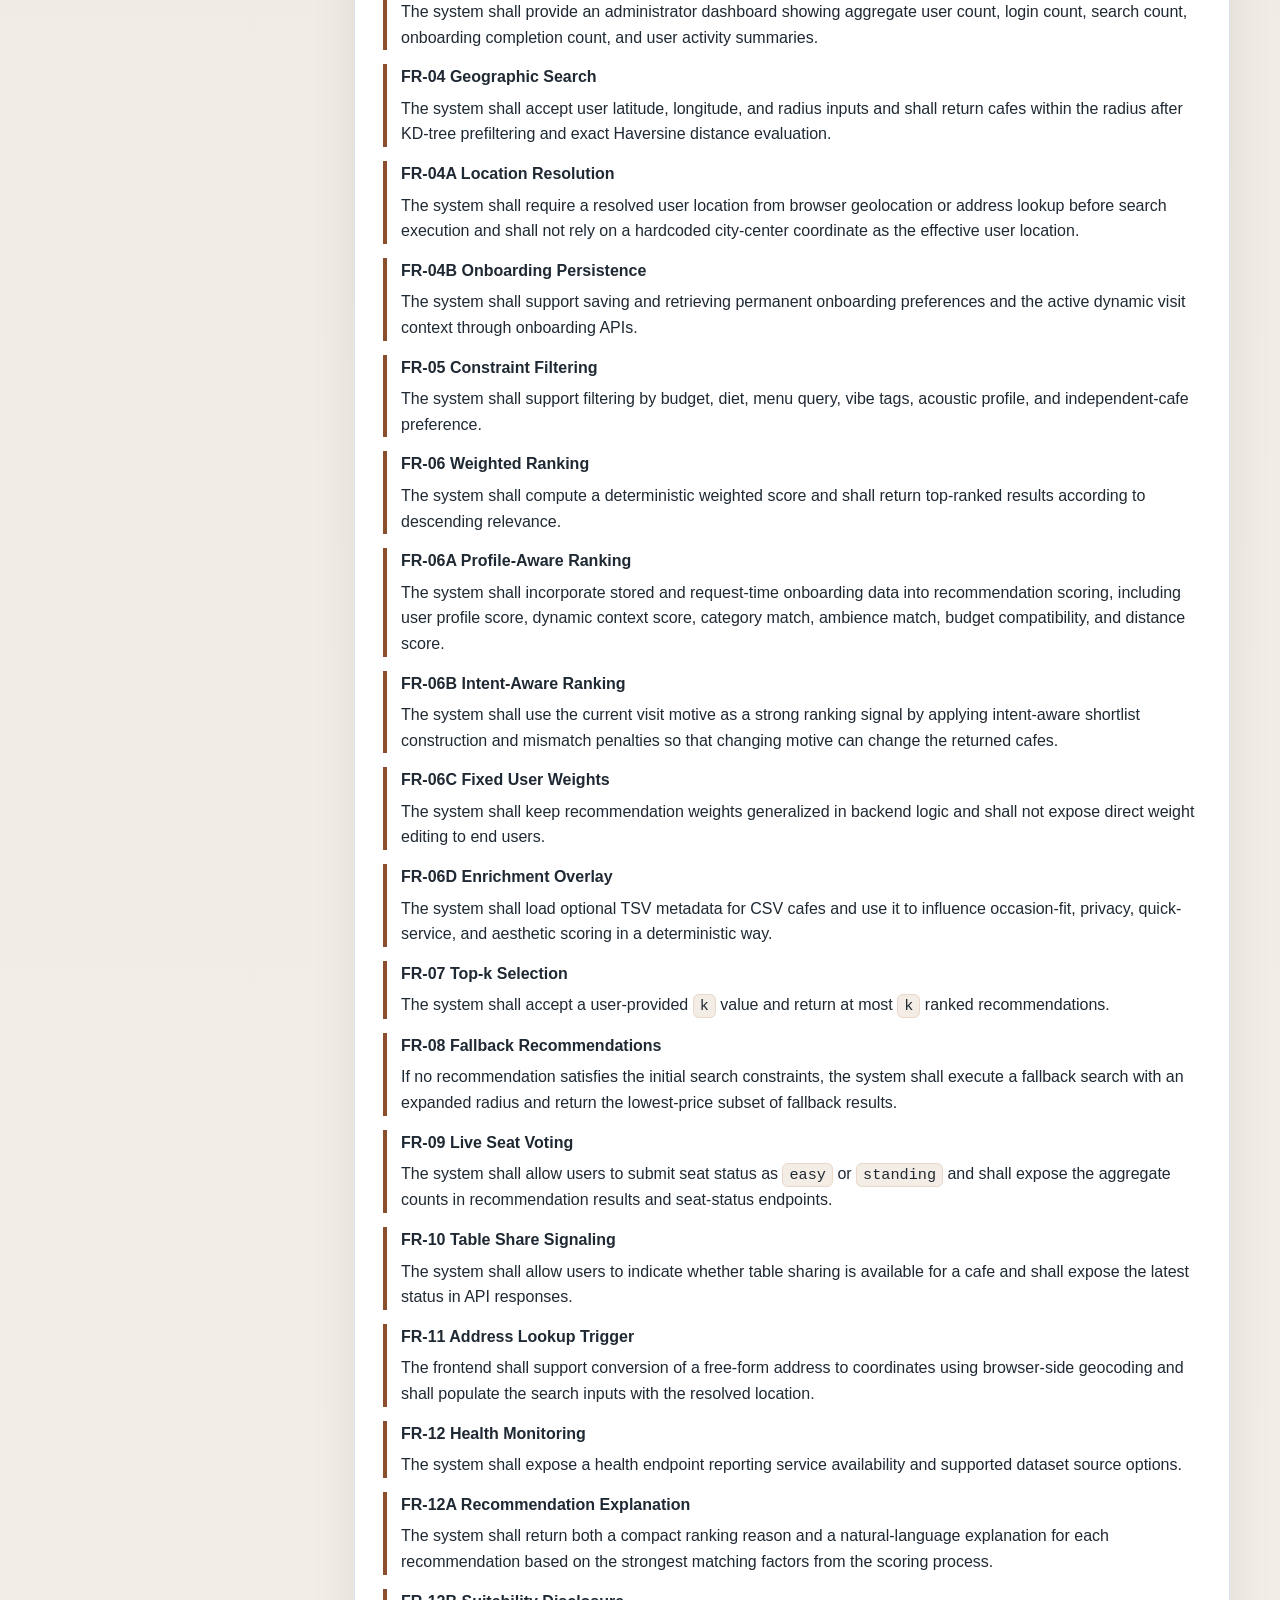
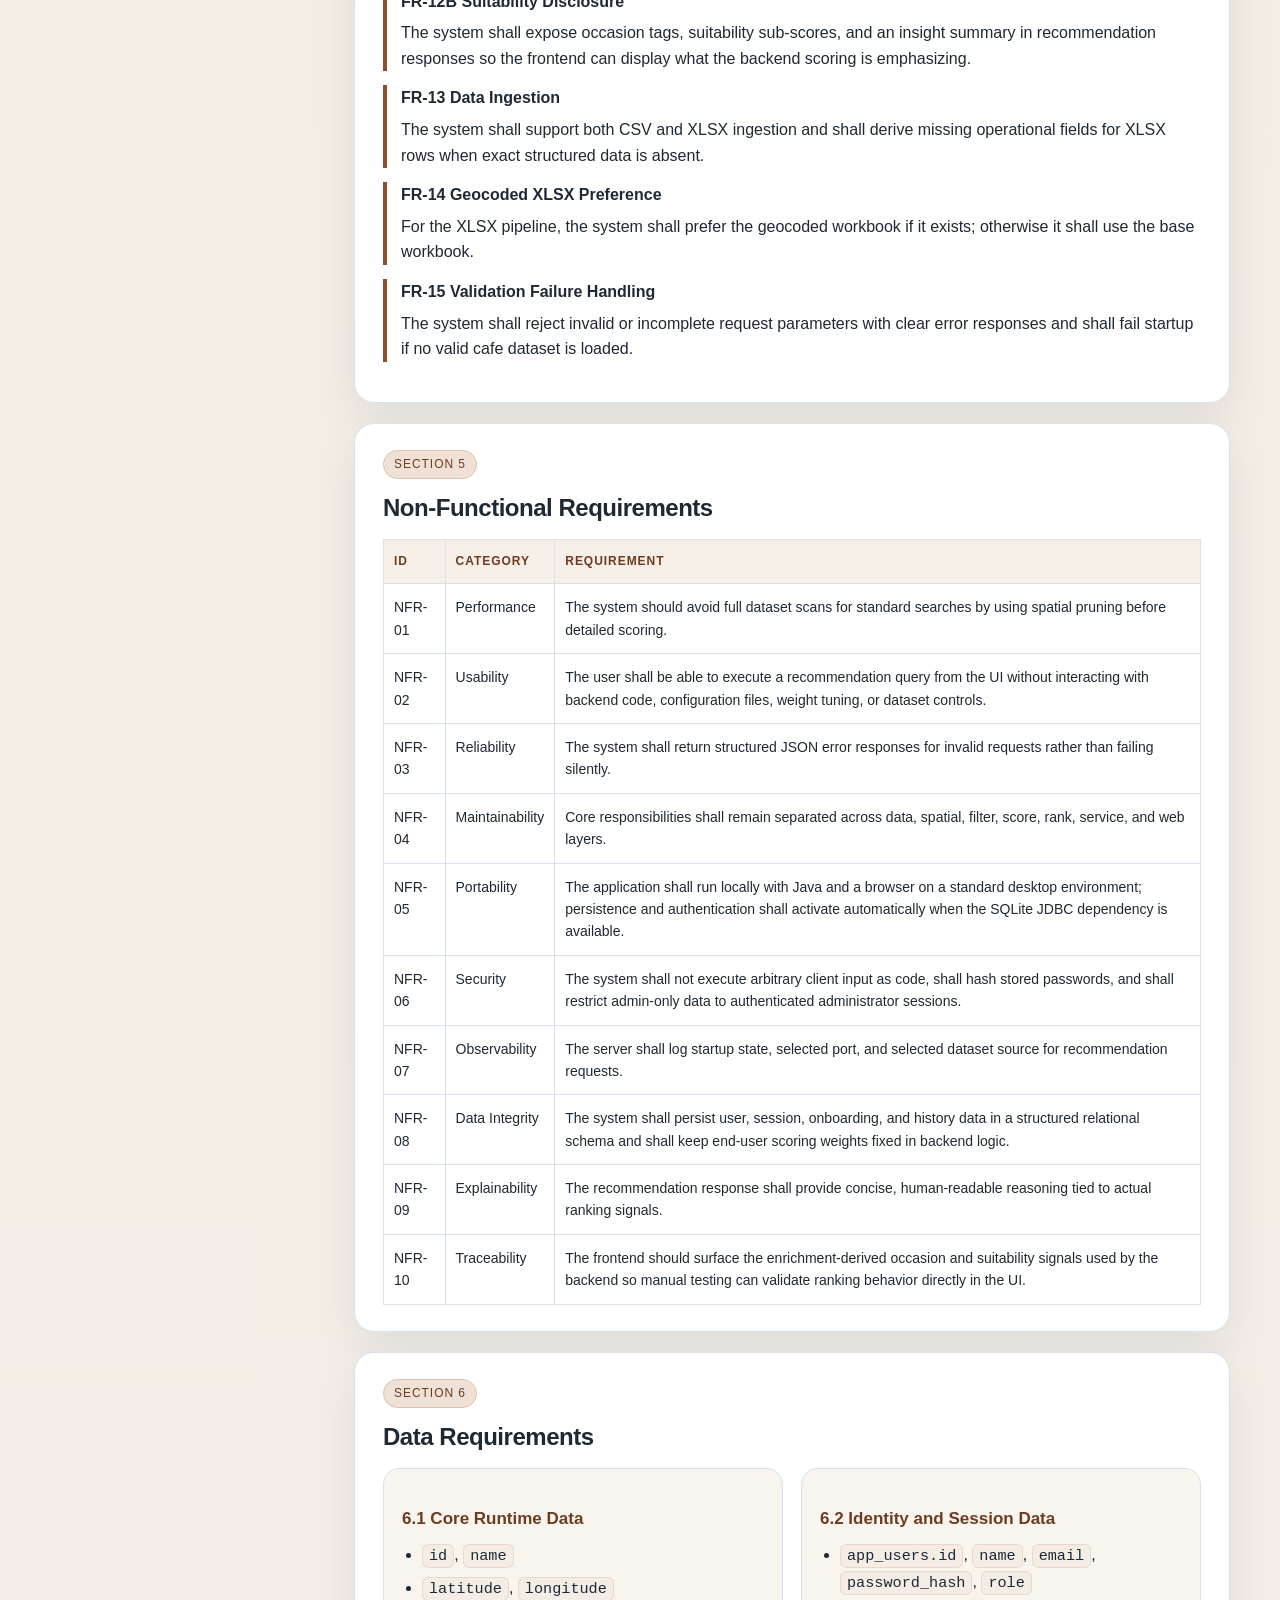
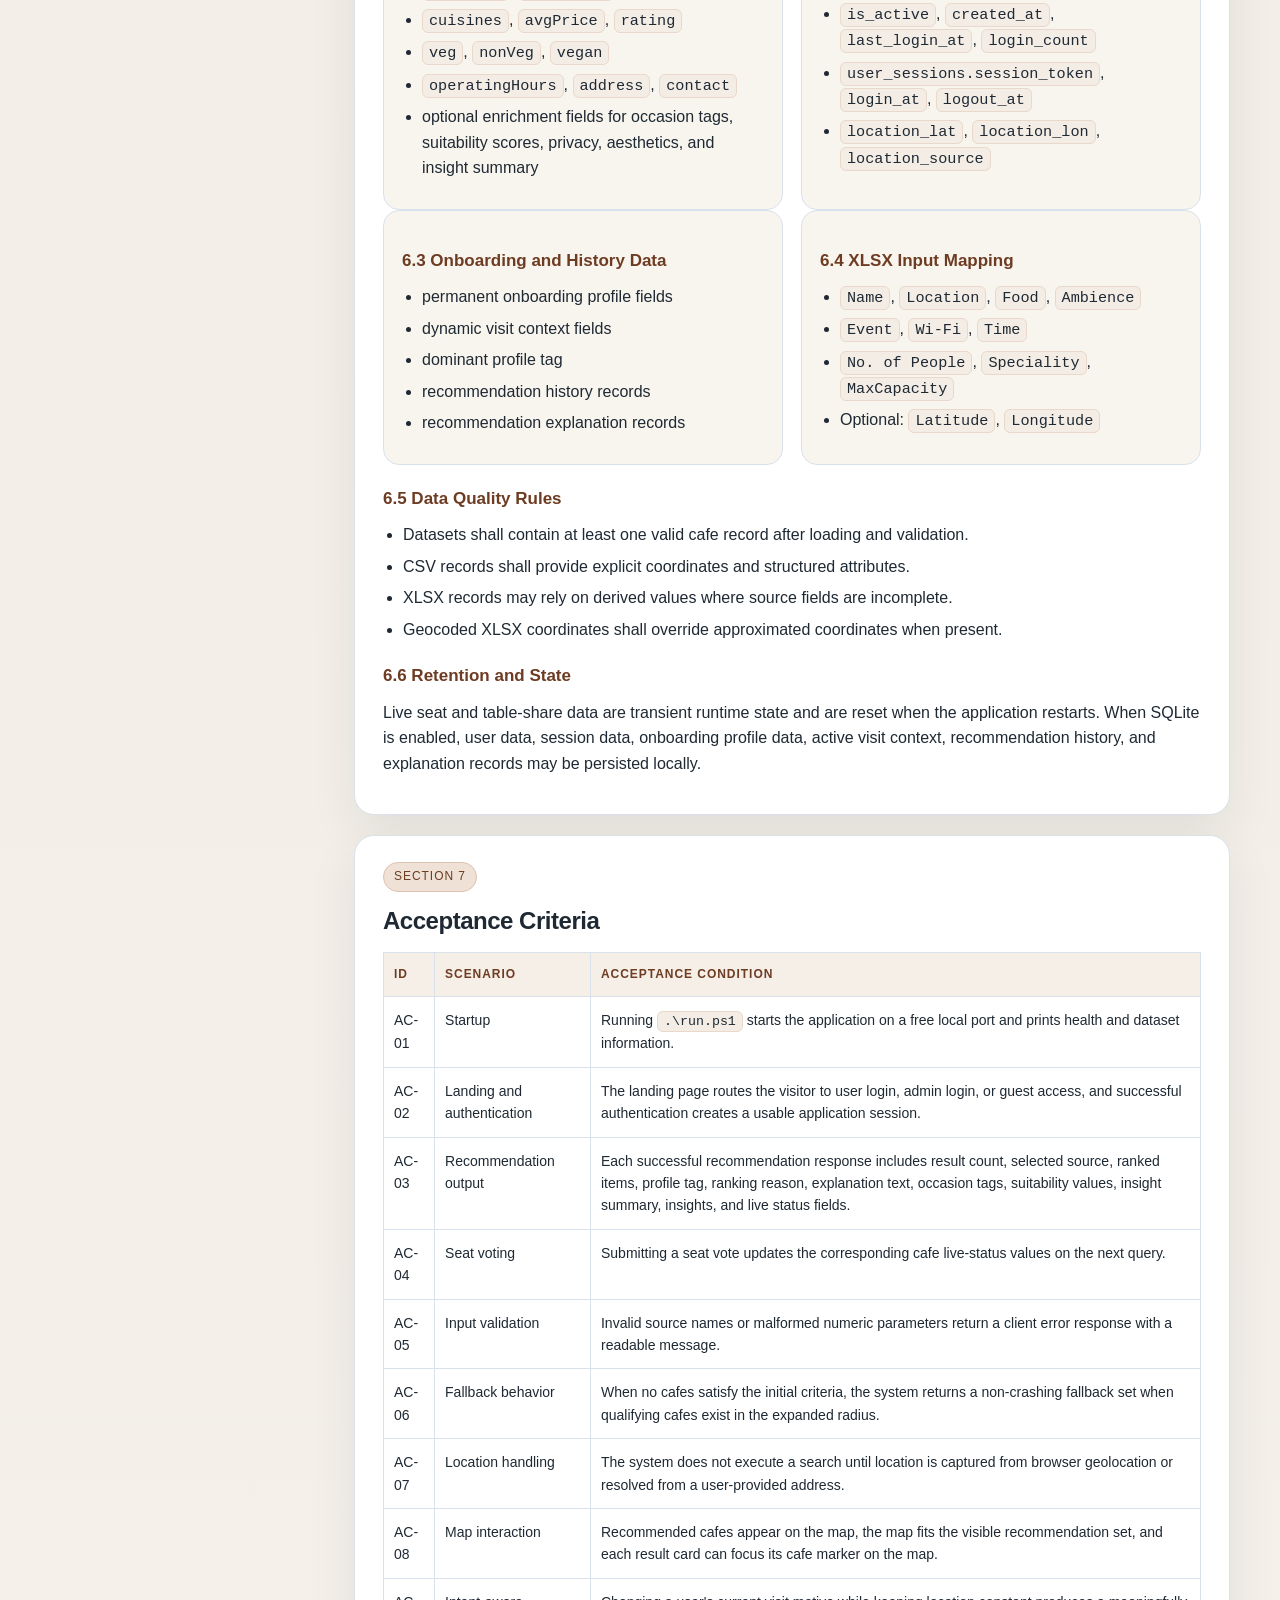
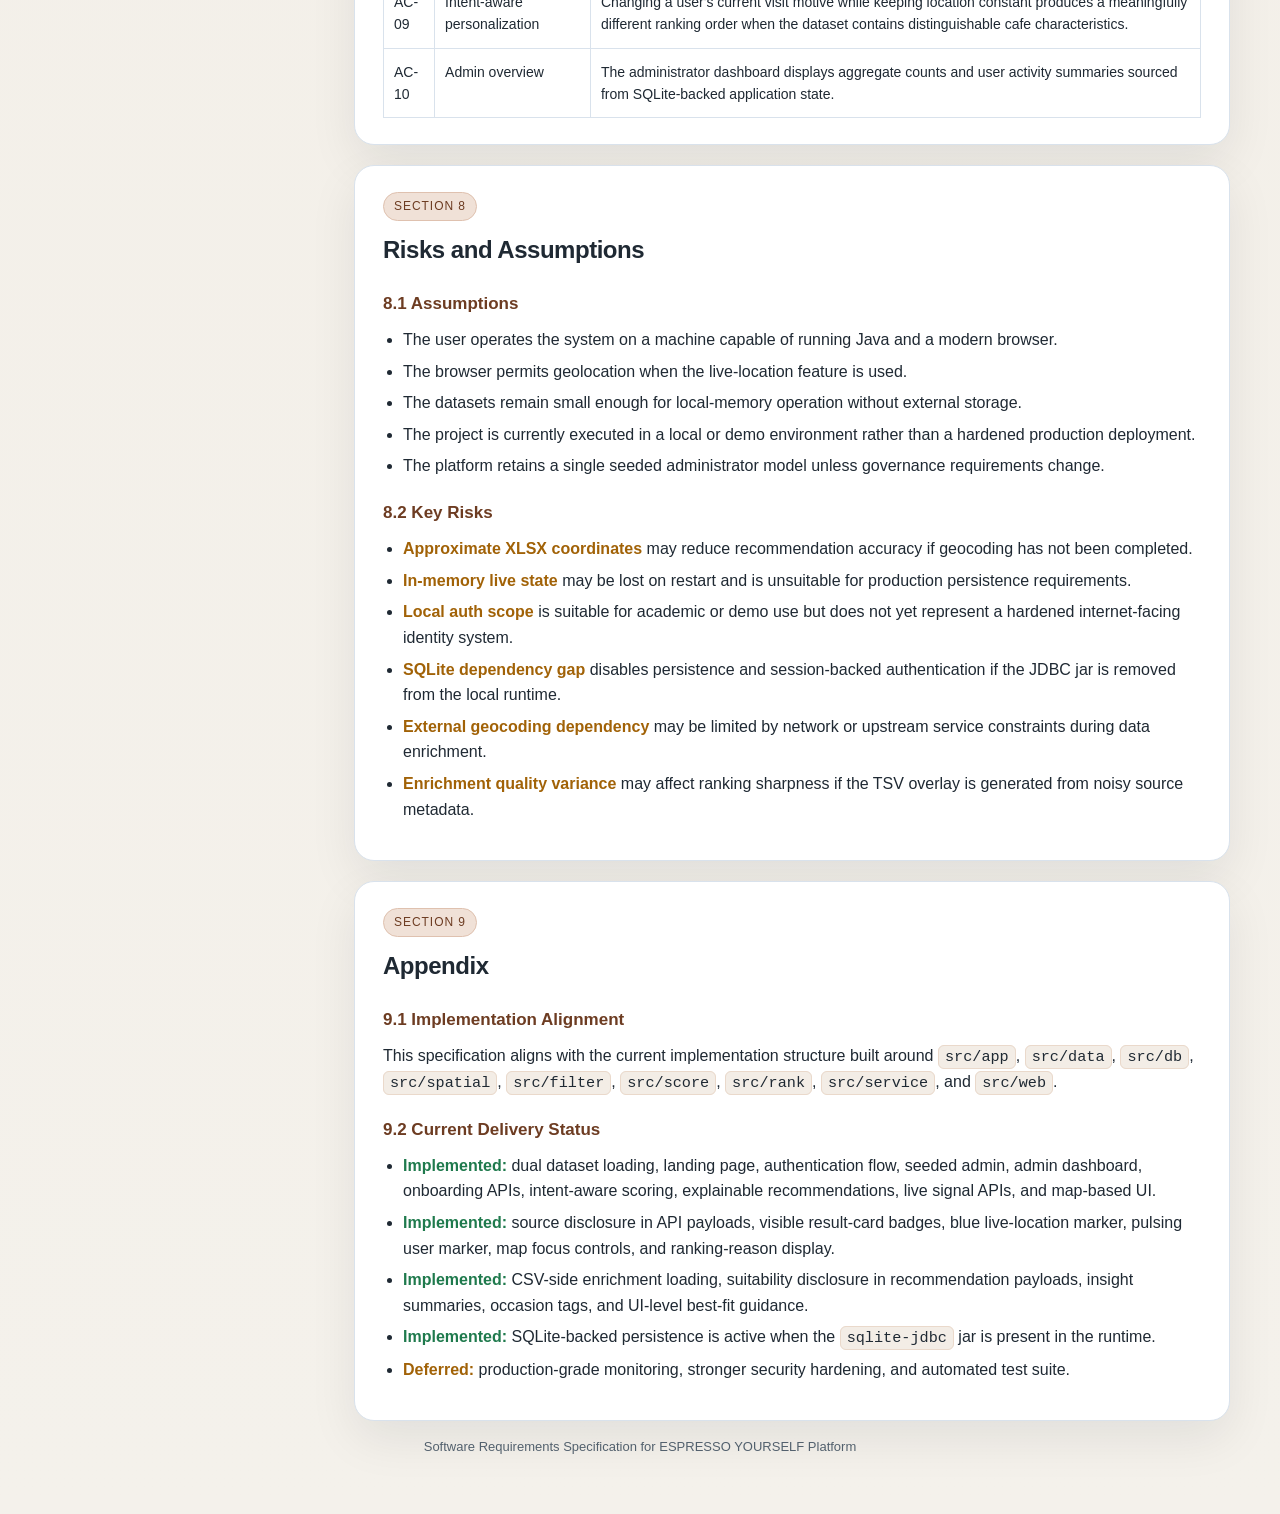
==== commit 82816f72: "Implement Cafe Enrichment features and update recommendation logic" ====
--- a/SRS.html
+++ b/SRS.html
@@ -322,11 +322,11 @@
       <div class="meta-grid">
         <div class="meta-card">
           <strong>Document ID</strong>
-          <span>SRS-EY-1.3</span>
+          <span>SRS-EY-1.4</span>
         </div>
         <div class="meta-card">
           <strong>Version</strong>
-          <span>1.3</span>
+          <span>1.4</span>
         </div>
         <div class="meta-card">
           <strong>Status</strong>
@@ -379,11 +379,11 @@
                   </tr>
                   <tr>
                     <td>Document ID</td>
-                    <td>SRS-EY-1.3</td>
+                    <td>SRS-EY-1.4</td>
                   </tr>
                   <tr>
                     <td>Version</td>
-                    <td>1.3</td>
+                    <td>1.4</td>
                   </tr>
                   <tr>
                     <td>Status</td>
@@ -421,6 +421,10 @@
                   <tr>
                     <td>1.3</td>
                     <td>Aligned requirements with branded landing flow, authentication, seeded admin control, fixed backend weights, and intent-aware personalization.</td>
+                  </tr>
+                  <tr>
+                    <td>1.4</td>
+                    <td>Aligned requirements with TSV-backed cafe enrichment, suitability disclosure, and UI-level fit summaries.</td>
                   </tr>
                 </tbody>
               </table>
@@ -440,10 +444,10 @@
           <h3>1.2 Scope</h3>
           <p>
             The product is a lightweight web application composed of a Java backend and a browser frontend. It
-            ingests cafe data from two supported source formats, <code>.csv</code> and <code>.xlsx</code>, stores
-            users, sessions, onboarding data, and recommendation history in SQLite, and exposes authentication,
+            ingests cafe data from two supported source formats, <code>.csv</code> and <code>.xlsx</code>, can load
+            TSV enrichment for CSV cafes, stores users, sessions, onboarding data, and recommendation history in SQLite, and exposes authentication,
             admin, recommendation, onboarding, and live-status APIs over HTTP. The frontend provides a landing page,
-            shared login flow, admin dashboard, and user dashboard with geographic map and ranked results.
+            shared login flow, admin dashboard, and user dashboard with geographic map, ranked results, and suitability-focused result details.
           </p>
           <h3>1.3 Intended Audience</h3>
           <ul>
@@ -509,11 +513,12 @@
                 <li>Serve a branded landing page, shared login flow, and guest access path.</li>
                 <li>Register users and authenticate users and the single seeded admin.</li>
                 <li>Load and validate cafe datasets from CSV and XLSX sources.</li>
+                <li>Load optional TSV enrichment metadata for CSV cafes.</li>
                 <li>Search nearby cafes using a spatial index and Haversine refinement.</li>
                 <li>Collect permanent onboarding preferences and dynamic visit context.</li>
                 <li>Apply budget, diet, vibe, acoustic, and menu-based filters.</li>
                 <li>Rank candidate cafes using weighted, profile-aware, and intent-aware scoring.</li>
-                <li>Display recommendations on an interactive map with result cards and map-focus actions.</li>
+                <li>Display recommendations on an interactive map with result cards, fit summaries, and map-focus actions.</li>
                 <li>Provide an admin dashboard showing users, onboarding status, login counts, search counts, and last known location summary.</li>
                 <li>Collect live crowd-sourced seat and table-sharing signals.</li>
               </ul>
@@ -589,6 +594,7 @@
                 <li>Nominatim lookup from browser for address-to-coordinate search.</li>
                 <li>Optional geocoded Excel artifact generated offline.</li>
                 <li>SQLite JDBC driver for persistence and authentication state.</li>
+                <li>Optional TSV enrichment artifact for CSV-side suitability scoring.</li>
               </ul>
             </div>
           </div>
@@ -601,9 +607,9 @@
           <p>
             The user interface shall provide a landing page, shared authentication page, user dashboard, and admin
             dashboard. The user dashboard shall present a map, onboarding controls, search controls, result cards,
-            and live-signal controls. The map shall display the user's resolved location using a blue pulsing marker
-            and shall support focusing on individual recommended cafes. Dataset selection and scoring-weight control
-            shall not be exposed to normal users.
+            live-signal controls, occasion tags, suitability meters, enrichment summaries, and best-fit guidance.
+            The map shall display the user's resolved location using a blue pulsing marker and shall support focusing
+            on individual recommended cafes. Dataset selection and scoring-weight control shall not be exposed to normal users.
           </p>
 
           <h3>3.2 Software Interfaces</h3>
@@ -634,7 +640,7 @@
               <tr>
                 <td><code>GET /api/recommend</code></td>
                 <td>HTTP JSON</td>
-                <td>Returns ranked cafe recommendations with profile tags, ranking reasons, explanation text, and live status.</td>
+                <td>Returns ranked cafe recommendations with profile tags, ranking reasons, explanation text, occasion tags, suitability values, enrichment summary, and live status.</td>
               </tr>
               <tr>
                 <td><code>/api/onboarding/*</code></td>
@@ -746,6 +752,11 @@
           </div>
 
           <div class="req">
+            <strong>FR-06D Enrichment Overlay</strong>
+            <p>The system shall load optional TSV metadata for CSV cafes and use it to influence occasion-fit, privacy, quick-service, and aesthetic scoring in a deterministic way.</p>
+          </div>
+
+          <div class="req">
             <strong>FR-07 Top-k Selection</strong>
             <p>The system shall accept a user-provided <code>k</code> value and return at most <code>k</code> ranked recommendations.</p>
           </div>
@@ -778,6 +789,11 @@
           <div class="req">
             <strong>FR-12A Recommendation Explanation</strong>
             <p>The system shall return both a compact ranking reason and a natural-language explanation for each recommendation based on the strongest matching factors from the scoring process.</p>
+          </div>
+
+          <div class="req">
+            <strong>FR-12B Suitability Disclosure</strong>
+            <p>The system shall expose occasion tags, suitability sub-scores, and an insight summary in recommendation responses so the frontend can display what the backend scoring is emphasizing.</p>
           </div>
 
           <div class="req">
@@ -852,6 +868,11 @@
                 <td>NFR-09</td>
                 <td>Explainability</td>
                 <td>The recommendation response shall provide concise, human-readable reasoning tied to actual ranking signals.</td>
+              </tr>
+              <tr>
+                <td>NFR-10</td>
+                <td>Traceability</td>
+                <td>The frontend should surface the enrichment-derived occasion and suitability signals used by the backend so manual testing can validate ranking behavior directly in the UI.</td>
               </tr>
             </tbody>
           </table>
@@ -869,6 +890,7 @@
                 <li><code>cuisines</code>, <code>avgPrice</code>, <code>rating</code></li>
                 <li><code>veg</code>, <code>nonVeg</code>, <code>vegan</code></li>
                 <li><code>operatingHours</code>, <code>address</code>, <code>contact</code></li>
+                <li>optional enrichment fields for occasion tags, suitability scores, privacy, aesthetics, and insight summary</li>
               </ul>
             </div>
             <div class="panel">
@@ -945,7 +967,7 @@
               <tr>
                 <td>AC-03</td>
                 <td>Recommendation output</td>
-                <td>Each successful recommendation response includes result count, selected source, ranked items, profile tag, ranking reason, explanation text, insights, and live status fields.</td>
+                <td>Each successful recommendation response includes result count, selected source, ranked items, profile tag, ranking reason, explanation text, occasion tags, suitability values, insight summary, insights, and live status fields.</td>
               </tr>
               <tr>
                 <td>AC-04</td>
@@ -1004,6 +1026,7 @@
             <li><span class="status-warn">Local auth scope</span> is suitable for academic or demo use but does not yet represent a hardened internet-facing identity system.</li>
             <li><span class="status-warn">SQLite dependency gap</span> disables persistence and session-backed authentication if the JDBC jar is removed from the local runtime.</li>
             <li><span class="status-warn">External geocoding dependency</span> may be limited by network or upstream service constraints during data enrichment.</li>
+            <li><span class="status-warn">Enrichment quality variance</span> may affect ranking sharpness if the TSV overlay is generated from noisy source metadata.</li>
           </ul>
         </article>
 
@@ -1021,6 +1044,7 @@
           <ul>
             <li><span class="status-ok">Implemented:</span> dual dataset loading, landing page, authentication flow, seeded admin, admin dashboard, onboarding APIs, intent-aware scoring, explainable recommendations, live signal APIs, and map-based UI.</li>
             <li><span class="status-ok">Implemented:</span> source disclosure in API payloads, visible result-card badges, blue live-location marker, pulsing user marker, map focus controls, and ranking-reason display.</li>
+            <li><span class="status-ok">Implemented:</span> CSV-side enrichment loading, suitability disclosure in recommendation payloads, insight summaries, occasion tags, and UI-level best-fit guidance.</li>
             <li><span class="status-ok">Implemented:</span> SQLite-backed persistence is active when the <code>sqlite-jdbc</code> jar is present in the runtime.</li>
             <li><span class="status-warn">Deferred:</span> production-grade monitoring, stronger security hardening, and automated test suite.</li>
           </ul>
